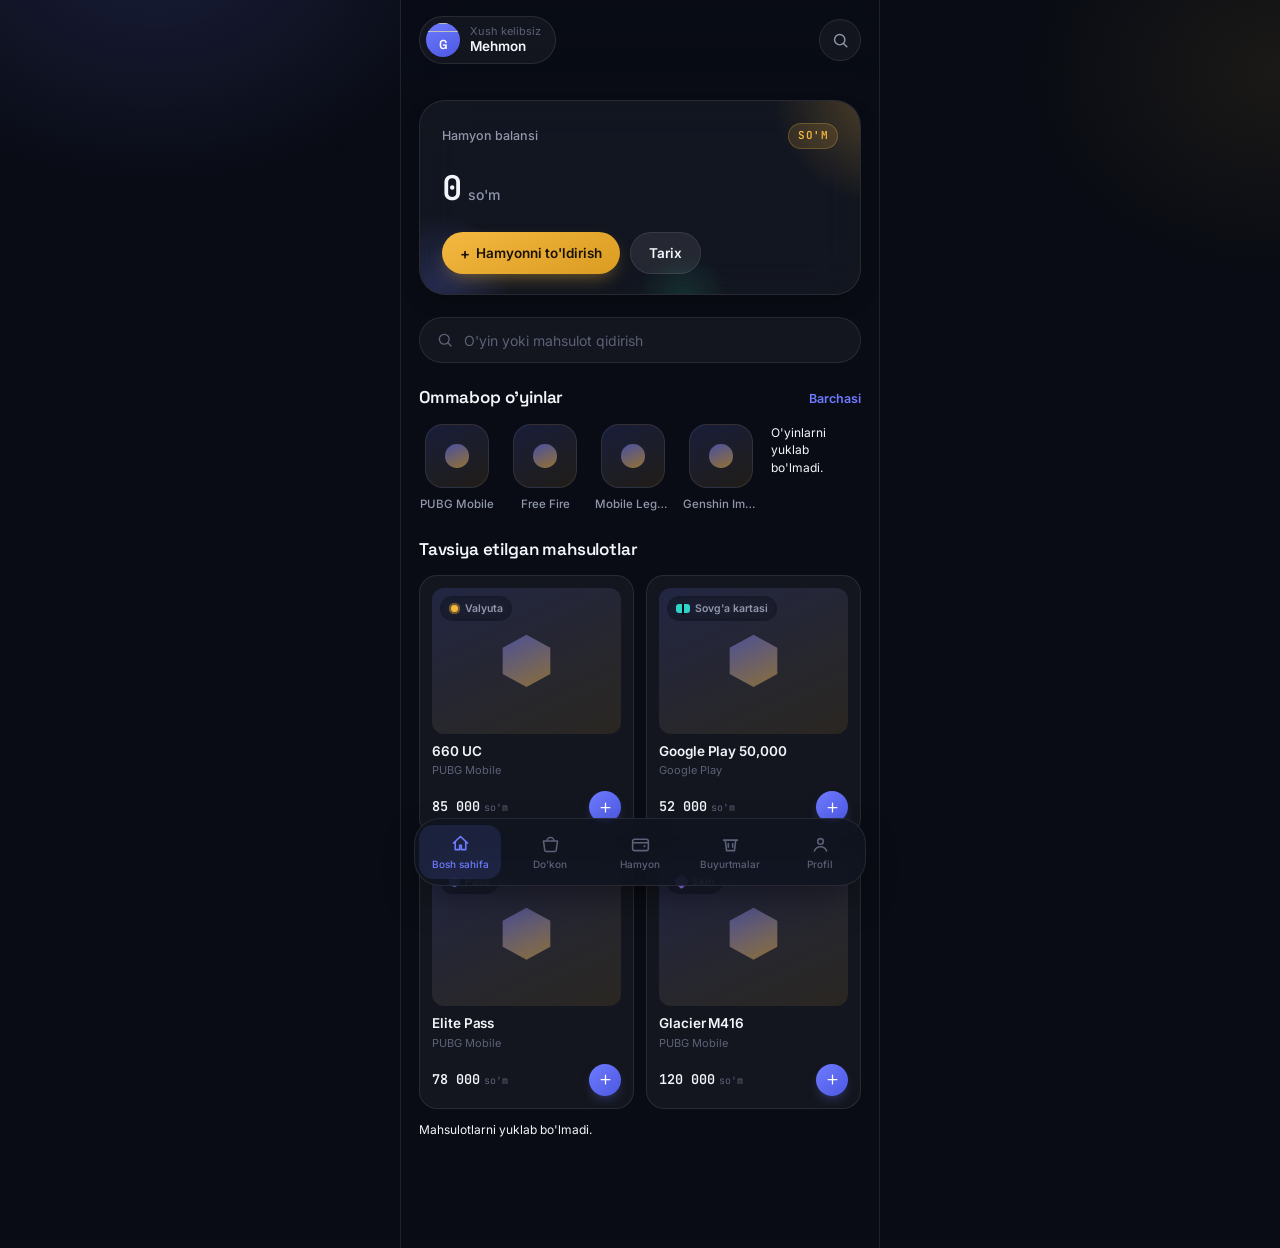
==== backend/frontend/index.html @ 9d797c4f "Frontend update and Mini App improvements" ====
<!DOCTYPE html>
<html lang="uz">
<head>
<meta charset="UTF-8">
<meta name="viewport" content="width=device-width, initial-scale=1.0, viewport-fit=cover, maximum-scale=1.0">
<title>GameHub — O'yin valyutalari va mahsulotlar do'koni</title>

<script src="https://telegram.org/js/telegram-web-app.js"></script>

<link rel="preconnect" href="https://fonts.googleapis.com">
<link rel="preconnect" href="https://fonts.gstatic.com" crossorigin>
<link href="https://fonts.googleapis.com/css2?family=Space+Grotesk:wght@500;600;700&family=Inter:wght@400;500;600;700&family=JetBrains+Mono:wght@500;600&display=swap" rel="stylesheet">

<link rel="stylesheet" href="style.css">
</head>
<body>

<div class="app-shell">

	<!-- ======================================================= -->
	<!-- HOME                                                     -->
	<!-- ======================================================= -->
	<main class="page" id="page-home" data-page="home">

		<header class="topbar">
			<button class="profile-chip" type="button" data-action="open-profile" aria-label="Profilni ochish">
				<span class="avatar avatar--sm">
					<img class="avatar__img" data-bind="user.avatar_url" alt="" hidden>
					<span class="avatar__fallback" data-bind="user.initials">G</span>
				</span>
				<span class="profile-chip__info">
					<span class="profile-chip__greeting">Xush kelibsiz</span>
					<span class="profile-chip__name" data-bind="user.full_name">Mehmon</span>
				</span>
			</button>

			<button class="icon-btn" type="button" data-action="open-search" aria-label="Qidiruv">
				<svg viewBox="0 0 24 24" fill="none" aria-hidden="true">
					<circle cx="11" cy="11" r="6.5" stroke="currentColor" stroke-width="1.8"/>
					<path d="M20 20L15.8 15.8" stroke="currentColor" stroke-width="1.8" stroke-linecap="round"/>
				</svg>
			</button>
		</header>

		<section class="balance-card glass" data-component="balance-card">
			<div class="balance-card__glow" aria-hidden="true"></div>
			<span class="balance-card__orb balance-card__orb--a" aria-hidden="true"></span>
			<span class="balance-card__orb balance-card__orb--b" aria-hidden="true"></span>
			<div class="balance-card__row">
				<span class="balance-card__label">Hamyon balansi</span>
				<span class="balance-card__badge" data-bind="wallet.currency">SO'M</span>
			</div>
			<div class="balance-card__amount">
				<span class="balance-card__value" data-bind="wallet.balance">0</span>
				<span class="balance-card__unit">so'm</span>
			</div>
			<div class="balance-card__actions">
				<button class="btn btn--gold" type="button" data-action="topup">
					<span class="btn__plus">+</span> Hamyonni to'ldirish
				</button>
				<button class="btn btn--ghost" type="button" data-nav="wallet">Tarix</button>
			</div>
		</section>

		<label class="search-bar" for="home-search">
			<svg class="search-bar__icon" viewBox="0 0 24 24" fill="none" aria-hidden="true">
				<circle cx="11" cy="11" r="6.5" stroke="currentColor" stroke-width="1.8"/>
				<path d="M20 20L15.8 15.8" stroke="currentColor" stroke-width="1.8" stroke-linecap="round"/>
			</svg>
			<input class="search-bar__input" id="home-search" type="search" data-role="search-input" placeholder="O'yin yoki mahsulot qidirish" autocomplete="off">
		</label>

		<section class="section" aria-labelledby="popular-games-heading">
			<div class="section__head">
				<h2 class="section__title" id="popular-games-heading">Ommabop o'yinlar</h2>
				<button class="section__link" type="button" data-nav="shop">Barchasi</button>
			</div>

			<div class="game-rail" id="popular-games-rail" data-list="games" data-empty-text="Hozircha o'yinlar topilmadi">
				<!-- Sample cards below are placeholders for layout/visual review only.
				     app.js (integration phase) will clone #template-game-card into this
				     container from GET /games/ and remove data-sample nodes. -->
				<article class="game-card" data-sample="true">
					<span class="game-card__icon"><img class="game-card__img" alt="" data-bind="icon_url"></span>
					<p class="game-card__title" data-bind="title">PUBG Mobile</p>
				</article>
				<article class="game-card" data-sample="true">
					<span class="game-card__icon"><img class="game-card__img" alt="" data-bind="icon_url"></span>
					<p class="game-card__title" data-bind="title">Free Fire</p>
				</article>
				<article class="game-card" data-sample="true">
					<span class="game-card__icon"><img class="game-card__img" alt="" data-bind="icon_url"></span>
					<p class="game-card__title" data-bind="title">Mobile Legends</p>
				</article>
				<article class="game-card" data-sample="true">
					<span class="game-card__icon"><img class="game-card__img" alt="" data-bind="icon_url"></span>
					<p class="game-card__title" data-bind="title">Genshin Impact</p>
				</article>
			</div>
		</section>

		<section class="section" aria-labelledby="featured-heading">
			<div class="section__head">
				<h2 class="section__title" id="featured-heading">Tavsiya etilgan mahsulotlar</h2>
			</div>

			<div class="product-grid" id="featured-products-grid" data-list="products" data-empty-text="Hozircha mahsulotlar yo'q">
				<!-- Sample cards — same note as above; real data via GET /products/ -->
				<article class="product-card" data-sample="true">
					<span class="badge badge--type" data-type="currency"><span class="glyph glyph--currency" aria-hidden="true"></span>Valyuta</span>
					<div class="product-card__image"><img alt="" data-bind="image_url"></div>
					<h3 class="product-card__name" data-bind="name">660 UC</h3>
					<p class="product-card__game" data-bind="game.title">PUBG Mobile</p>
					<div class="product-card__footer">
						<span class="price"><span class="price__value" data-bind="price">85 000</span><span class="price__unit">so'm</span></span>
						<button class="btn btn--icon" type="button" data-action="buy" aria-label="Sotib olish">
							<svg viewBox="0 0 24 24" fill="none" aria-hidden="true"><path d="M12 5V19M5 12H19" stroke="currentColor" stroke-width="2" stroke-linecap="round"/></svg>
						</button>
					</div>
				</article>
				<article class="product-card" data-sample="true">
					<span class="badge badge--type" data-type="giftcard"><span class="glyph glyph--giftcard" aria-hidden="true"></span>Sovg'a kartasi</span>
					<div class="product-card__image"><img alt="" data-bind="image_url"></div>
					<h3 class="product-card__name" data-bind="name">Google Play 50,000</h3>
					<p class="product-card__game" data-bind="game.title">Google Play</p>
					<div class="product-card__footer">
						<span class="price"><span class="price__value" data-bind="price">52 000</span><span class="price__unit">so'm</span></span>
						<button class="btn btn--icon" type="button" data-action="buy" aria-label="Sotib olish">
							<svg viewBox="0 0 24 24" fill="none" aria-hidden="true"><path d="M12 5V19M5 12H19" stroke="currentColor" stroke-width="2" stroke-linecap="round"/></svg>
						</button>
					</div>
				</article>
				<article class="product-card" data-sample="true">
					<span class="badge badge--type" data-type="pass"><span class="glyph glyph--pass" aria-hidden="true"></span>Pass</span>
					<div class="product-card__image"><img alt="" data-bind="image_url"></div>
					<h3 class="product-card__name" data-bind="name">Elite Pass</h3>
					<p class="product-card__game" data-bind="game.title">PUBG Mobile</p>
					<div class="product-card__footer">
						<span class="price"><span class="price__value" data-bind="price">78 000</span><span class="price__unit">so'm</span></span>
						<button class="btn btn--icon" type="button" data-action="buy" aria-label="Sotib olish">
							<svg viewBox="0 0 24 24" fill="none" aria-hidden="true"><path d="M12 5V19M5 12H19" stroke="currentColor" stroke-width="2" stroke-linecap="round"/></svg>
						</button>
					</div>
				</article>
				<article class="product-card" data-sample="true">
					<span class="badge badge--type" data-type="skin"><span class="glyph glyph--skin" aria-hidden="true"></span>Skin</span>
					<div class="product-card__image"><img alt="" data-bind="image_url"></div>
					<h3 class="product-card__name" data-bind="name">Glacier M416</h3>
					<p class="product-card__game" data-bind="game.title">PUBG Mobile</p>
					<div class="product-card__footer">
						<span class="price"><span class="price__value" data-bind="price">120 000</span><span class="price__unit">so'm</span></span>
						<button class="btn btn--icon" type="button" data-action="buy" aria-label="Sotib olish">
							<svg viewBox="0 0 24 24" fill="none" aria-hidden="true"><path d="M12 5V19M5 12H19" stroke="currentColor" stroke-width="2" stroke-linecap="round"/></svg>
						</button>
					</div>
				</article>
			</div>
		</section>
	</main>

	<!-- ======================================================= -->
	<!-- SHOP                                                     -->
	<!-- ======================================================= -->
	<main class="page" id="page-shop" data-page="shop" hidden>

		<header class="page-header">
			<h1 class="page-header__title">Do'kon</h1>
		</header>

		<label class="search-bar" for="shop-search">
			<svg class="search-bar__icon" viewBox="0 0 24 24" fill="none" aria-hidden="true">
				<circle cx="11" cy="11" r="6.5" stroke="currentColor" stroke-width="1.8"/>
				<path d="M20 20L15.8 15.8" stroke="currentColor" stroke-width="1.8" stroke-linecap="round"/>
			</svg>
			<input class="search-bar__input" id="shop-search" type="search" data-role="search-input" placeholder="Mahsulot qidirish" autocomplete="off">
		</label>

		<div class="chip-row" id="category-filter" role="tablist" aria-label="Mahsulot turi bo'yicha filtr" data-filter-group="product_type">
			<button class="chip chip--active" type="button" role="tab" aria-selected="true" data-filter="all">Barchasi</button>
			<button class="chip" type="button" role="tab" aria-selected="false" data-filter="currency"><span class="glyph glyph--currency" aria-hidden="true"></span>Valyuta</button>
			<button class="chip" type="button" role="tab" aria-selected="false" data-filter="skin"><span class="glyph glyph--skin" aria-hidden="true"></span>Skinlar</button>
			<button class="chip" type="button" role="tab" aria-selected="false" data-filter="giftcard"><span class="glyph glyph--giftcard" aria-hidden="true"></span>Sovg'a kartalari</button>
			<button class="chip" type="button" role="tab" aria-selected="false" data-filter="pass"><span class="glyph glyph--pass" aria-hidden="true"></span>Pass</button>
			<button class="chip" type="button" role="tab" aria-selected="false" data-filter="item"><span class="glyph glyph--item" aria-hidden="true"></span>Buyumlar</button>
		</div>

		<div class="chip-row chip-row--games" id="game-filter" role="tablist" aria-label="O'yin bo'yicha filtr" data-filter-group="game_id" data-list="games">
			<button class="chip chip--active" type="button" role="tab" aria-selected="true" data-game-filter="all">Barcha o'yinlar</button>
			<!-- Additional chips populated per game via app.js in the integration phase -->
		</div>

		<div class="product-grid" id="shop-product-grid" data-list="products" data-empty-text="Bu filtr bo'yicha mahsulot topilmadi">
			<article class="product-card" data-sample="true">
				<span class="badge badge--type" data-type="currency"><span class="glyph glyph--currency" aria-hidden="true"></span>Valyuta</span>
				<div class="product-card__image"><img alt="" data-bind="image_url"></div>
				<h3 class="product-card__name" data-bind="name">325 UC</h3>
				<p class="product-card__game" data-bind="game.title">PUBG Mobile</p>
				<div class="product-card__footer">
					<span class="price"><span class="price__value" data-bind="price">45 000</span><span class="price__unit">so'm</span></span>
					<button class="btn btn--icon" type="button" data-action="buy" aria-label="Sotib olish">
						<svg viewBox="0 0 24 24" fill="none" aria-hidden="true"><path d="M12 5V19M5 12H19" stroke="currentColor" stroke-width="2" stroke-linecap="round"/></svg>
					</button>
				</div>
			</article>
			<article class="product-card" data-sample="true">
				<span class="badge badge--type" data-type="currency"><span class="glyph glyph--currency" aria-hidden="true"></span>Valyuta</span>
				<div class="product-card__image"><img alt="" data-bind="image_url"></div>
				<h3 class="product-card__name" data-bind="name">520 Diamonds</h3>
				<p class="product-card__game" data-bind="game.title">Free Fire</p>
				<div class="product-card__footer">
					<span class="price"><span class="price__value" data-bind="price">68 000</span><span class="price__unit">so'm</span></span>
					<button class="btn btn--icon" type="button" data-action="buy" aria-label="Sotib olish">
						<svg viewBox="0 0 24 24" fill="none" aria-hidden="true"><path d="M12 5V19M5 12H19" stroke="currentColor" stroke-width="2" stroke-linecap="round"/></svg>
					</button>
				</div>
			</article>
			<article class="product-card" data-sample="true">
				<span class="badge badge--type" data-type="item"><span class="glyph glyph--item" aria-hidden="true"></span>Buyum</span>
				<div class="product-card__image"><img alt="" data-bind="image_url"></div>
				<h3 class="product-card__name" data-bind="name">Mystic Crate</h3>
				<p class="product-card__game" data-bind="game.title">Mobile Legends</p>
				<div class="product-card__footer">
					<span class="price"><span class="price__value" data-bind="price">32 000</span><span class="price__unit">so'm</span></span>
					<button class="btn btn--icon" type="button" data-action="buy" aria-label="Sotib olish">
						<svg viewBox="0 0 24 24" fill="none" aria-hidden="true"><path d="M12 5V19M5 12H19" stroke="currentColor" stroke-width="2" stroke-linecap="round"/></svg>
					</button>
				</div>
			</article>
			<article class="product-card" data-sample="true">
				<span class="badge badge--type" data-type="giftcard"><span class="glyph glyph--giftcard" aria-hidden="true"></span>Sovg'a kartasi</span>
				<div class="product-card__image"><img alt="" data-bind="image_url"></div>
				<h3 class="product-card__name" data-bind="name">Steam 100,000</h3>
				<p class="product-card__game" data-bind="game.title">Steam</p>
				<div class="product-card__footer">
					<span class="price"><span class="price__value" data-bind="price">104 000</span><span class="price__unit">so'm</span></span>
					<button class="btn btn--icon" type="button" data-action="buy" aria-label="Sotib olish">
						<svg viewBox="0 0 24 24" fill="none" aria-hidden="true"><path d="M12 5V19M5 12H19" stroke="currentColor" stroke-width="2" stroke-linecap="round"/></svg>
					</button>
				</div>
			</article>
		</div>
	</main>

	<!-- ======================================================= -->
	<!-- WALLET                                                   -->
	<!-- ======================================================= -->
	<main class="page" id="page-wallet" data-page="wallet" hidden>

		<header class="page-header">
			<h1 class="page-header__title">Hamyon</h1>
		</header>

		<section class="balance-card balance-card--lg glass" data-component="balance-card">
			<div class="balance-card__glow" aria-hidden="true"></div>
			<span class="balance-card__orb balance-card__orb--a" aria-hidden="true"></span>
			<span class="balance-card__orb balance-card__orb--b" aria-hidden="true"></span>
			<div class="balance-card__row">
				<span class="balance-card__label">Joriy balans</span>
				<span class="balance-card__badge" data-bind="wallet.currency">SO'M</span>
			</div>
			<div class="balance-card__amount">
				<span class="balance-card__value" data-bind="wallet.balance">0</span>
				<span class="balance-card__unit">so'm</span>
			</div>
		</section>

		<section class="section">
			<div class="section__head">
				<h2 class="section__title">Hamyonni to'ldirish</h2>
			</div>

			<div class="chip-row" id="topup-amount-presets" data-filter-group="amount">
				<button class="chip" type="button" data-amount="10000">10 000</button>
				<button class="chip" type="button" data-amount="25000">25 000</button>
				<button class="chip" type="button" data-amount="50000">50 000</button>
				<button class="chip" type="button" data-amount="100000">100 000</button>
			</div>

			<label class="search-bar" for="topup-custom-amount">
				<span class="search-bar__icon search-bar__icon--text">so'm</span>
				<input class="search-bar__input" id="topup-custom-amount" type="number" inputmode="numeric" min="0" step="1000" placeholder="Boshqa summa kiriting" data-role="topup-input">
			</label>

			<button class="btn btn--gold btn--full" type="button" data-action="submit-topup">Hamyonni to'ldirish</button>
			<p class="hint-text">To'lov tasdiqlangandan so'ng balansingiz yangilanadi.</p>
		</section>

		<section class="section">
			<div class="section__head">
				<h2 class="section__title">Tranzaksiyalar tarixi</h2>
			</div>

			<ul class="tx-list" id="wallet-tx-list" data-list="transactions" data-empty-text="Hozircha tranzaksiyalar yo'q">
				<li class="tx-row" data-sample="true">
					<span class="tx-row__icon tx-row__icon--deposit" aria-hidden="true">
						<svg viewBox="0 0 24 24" fill="none"><path d="M12 19V5M5 12l7-7 7 7" stroke="currentColor" stroke-width="2" stroke-linecap="round" stroke-linejoin="round"/></svg>
					</span>
					<span class="tx-row__info">
						<span class="tx-row__title" data-bind="transaction_type">Hamyon to'ldirish</span>
						<span class="tx-row__date" data-bind="created_at">26.07.2026</span>
					</span>
					<span class="tx-row__amount tx-row__amount--positive" data-bind="amount">+50 000</span>
					<span class="badge badge--status" data-status="success" data-bind="status">Muvaffaqiyatli</span>
				</li>
				<li class="tx-row" data-sample="true">
					<span class="tx-row__icon tx-row__icon--deposit" aria-hidden="true">
						<svg viewBox="0 0 24 24" fill="none"><path d="M12 19V5M5 12l7-7 7 7" stroke="currentColor" stroke-width="2" stroke-linecap="round" stroke-linejoin="round"/></svg>
					</span>
					<span class="tx-row__info">
						<span class="tx-row__title" data-bind="transaction_type">Hamyon to'ldirish</span>
						<span class="tx-row__date" data-bind="created_at">24.07.2026</span>
					</span>
					<span class="tx-row__amount tx-row__amount--positive" data-bind="amount">+25 000</span>
					<span class="badge badge--status" data-status="pending" data-bind="status">Kutilmoqda</span>
				</li>
			</ul>
		</section>
	</main>

	<!-- ======================================================= -->
	<!-- ORDERS                                                   -->
	<!-- ======================================================= -->
	<main class="page" id="page-orders" data-page="orders" hidden>

		<header class="page-header">
			<h1 class="page-header__title">Buyurtmalar</h1>
		</header>

		<div class="chip-row" id="order-status-filter" role="tablist" aria-label="Holat bo'yicha filtr" data-filter-group="status">
			<button class="chip chip--active" type="button" role="tab" aria-selected="true" data-status-filter="all">Barchasi</button>
			<button class="chip" type="button" role="tab" aria-selected="false" data-status-filter="pending">Kutilmoqda</button>
			<button class="chip" type="button" role="tab" aria-selected="false" data-status-filter="success">Bajarildi</button>
			<button class="chip" type="button" role="tab" aria-selected="false" data-status-filter="failed">Bekor qilindi</button>
		</div>

		<ul class="order-list" id="orders-list" data-list="orders" data-empty-text="Hali buyurtmalar yo'q">
			<li class="order-row" data-sample="true">
				<div class="order-row__image"><img alt="" data-bind="product.image_url"></div>
				<div class="order-row__info">
					<span class="order-row__name" data-bind="product.name">660 UC</span>
					<span class="order-row__game" data-bind="product.game.title">PUBG Mobile</span>
					<span class="order-row__date" data-bind="created_at">25.07.2026, 14:32</span>
				</div>
				<div class="order-row__meta">
					<span class="price"><span class="price__value" data-bind="amount">85 000</span><span class="price__unit">so'm</span></span>
					<span class="badge badge--status" data-status="success" data-bind="status">Bajarildi</span>
				</div>
			</li>
			<li class="order-row" data-sample="true">
				<div class="order-row__image"><img alt="" data-bind="product.image_url"></div>
				<div class="order-row__info">
					<span class="order-row__name" data-bind="product.name">Elite Pass</span>
					<span class="order-row__game" data-bind="product.game.title">PUBG Mobile</span>
					<span class="order-row__date" data-bind="created_at">22.07.2026, 09:10</span>
				</div>
				<div class="order-row__meta">
					<span class="price"><span class="price__value" data-bind="amount">78 000</span><span class="price__unit">so'm</span></span>
					<span class="badge badge--status" data-status="pending" data-bind="status">Kutilmoqda</span>
				</div>
			</li>
		</ul>
	</main>

	<!-- ======================================================= -->
	<!-- PROFILE                                                  -->
	<!-- ======================================================= -->
	<main class="page" id="page-profile" data-page="profile" hidden>

		<header class="page-header">
			<h1 class="page-header__title">Profil</h1>
		</header>

		<section class="profile-hero glass">
			<span class="avatar avatar--lg">
				<img class="avatar__img" data-bind="user.avatar_url" alt="" hidden>
				<span class="avatar__fallback" data-bind="user.initials">G</span>
			</span>
			<h2 class="profile-hero__name" data-bind="user.full_name">Mehmon</h2>
			<p class="profile-hero__username" data-bind="user.username">@mehmon</p>
			<span class="badge badge--role" data-bind="user.role" hidden>user</span>
		</section>

		<nav class="menu-list" aria-label="Profil menyusi">
			<button class="menu-item" type="button" data-nav="wallet">
				<span class="menu-item__icon"><svg viewBox="0 0 24 24" fill="none"><rect x="3" y="6" width="18" height="13" rx="2.5" stroke="currentColor" stroke-width="1.8"/><path d="M3 10h18" stroke="currentColor" stroke-width="1.8"/></svg></span>
				<span class="menu-item__label">Hamyonim</span>
				<span class="menu-item__chevron" aria-hidden="true">›</span>
			</button>
			<button class="menu-item" type="button" data-nav="orders">
				<span class="menu-item__icon"><svg viewBox="0 0 24 24" fill="none"><path d="M4 7h16M6 7l1.5 12h9L18 7M9.5 11v4M14.5 11v4" stroke="currentColor" stroke-width="1.8" stroke-linecap="round"/></svg></span>
				<span class="menu-item__label">Buyurtmalarim</span>
				<span class="menu-item__chevron" aria-hidden="true">›</span>
			</button>
			<button class="menu-item" type="button" data-action="language">
				<span class="menu-item__icon"><svg viewBox="0 0 24 24" fill="none"><circle cx="12" cy="12" r="8.5" stroke="currentColor" stroke-width="1.8"/><path d="M3.5 12h17M12 3.5c2.2 2.4 3.3 5.4 3.3 8.5s-1.1 6.1-3.3 8.5c-2.2-2.4-3.3-5.4-3.3-8.5S9.8 5.9 12 3.5Z" stroke="currentColor" stroke-width="1.8"/></svg></span>
				<span class="menu-item__label">Til</span>
				<span class="menu-item__value" data-bind="user.language">O'zbek</span>
				<span class="menu-item__chevron" aria-hidden="true">›</span>
			</button>
			<button class="menu-item" type="button" data-action="support">
				<span class="menu-item__icon"><svg viewBox="0 0 24 24" fill="none"><circle cx="12" cy="12" r="8.5" stroke="currentColor" stroke-width="1.8"/><path d="M9.2 9.6a2.8 2.8 0 1 1 4.2 2.4c-.8.5-1.4 1-1.4 2.1M12 17h.01" stroke="currentColor" stroke-width="1.8" stroke-linecap="round"/></svg></span>
				<span class="menu-item__label">Yordam xizmati</span>
				<span class="menu-item__chevron" aria-hidden="true">›</span>
			</button>
			<button class="menu-item menu-item--danger" type="button" data-action="logout">
				<span class="menu-item__icon"><svg viewBox="0 0 24 24" fill="none"><path d="M9 4H6a2 2 0 0 0-2 2v12a2 2 0 0 0 2 2h3M16 16l4-4-4-4M20 12H9" stroke="currentColor" stroke-width="1.8" stroke-linecap="round" stroke-linejoin="round"/></svg></span>
				<span class="menu-item__label">Chiqish</span>
			</button>
		</nav>

		<p class="app-version">GameHub &middot; v2.5.0</p>
	</main>

	<!-- ======================================================= -->
	<!-- BOTTOM NAVIGATION                                        -->
	<!-- ======================================================= -->
	<nav class="bottom-nav" aria-label="Asosiy navigatsiya">
		<button class="bottom-nav__item bottom-nav__item--active" type="button" data-nav="home" aria-current="page">
			<svg viewBox="0 0 24 24" fill="none" aria-hidden="true"><path d="M4 11.5 12 4l8 7.5M6 10v9h5v-5h2v5h5v-9" stroke="currentColor" stroke-width="1.8" stroke-linecap="round" stroke-linejoin="round"/></svg>
			<span>Bosh sahifa</span>
		</button>
		<button class="bottom-nav__item" type="button" data-nav="shop">
			<svg viewBox="0 0 24 24" fill="none" aria-hidden="true"><path d="M4 8h16l-1.4 10.3a2 2 0 0 1-2 1.7H7.4a2 2 0 0 1-2-1.7L4 8Z" stroke="currentColor" stroke-width="1.8" stroke-linejoin="round"/><path d="M8 8a4 4 0 1 1 8 0" stroke="currentColor" stroke-width="1.8"/></svg>
			<span>Do'kon</span>
		</button>
		<button class="bottom-nav__item" type="button" data-nav="wallet">
			<svg viewBox="0 0 24 24" fill="none" aria-hidden="true"><rect x="3" y="6" width="18" height="13" rx="2.5" stroke="currentColor" stroke-width="1.8"/><path d="M3 10h18" stroke="currentColor" stroke-width="1.8"/><circle cx="16.5" cy="14" r="1.2" fill="currentColor"/></svg>
			<span>Hamyon</span>
		</button>
		<button class="bottom-nav__item" type="button" data-nav="orders">
			<svg viewBox="0 0 24 24" fill="none" aria-hidden="true"><path d="M4 7h16M6 7l1.5 12h9L18 7M9.5 11v4M14.5 11v4" stroke="currentColor" stroke-width="1.8" stroke-linecap="round"/></svg>
			<span>Buyurtmalar</span>
		</button>
		<button class="bottom-nav__item" type="button" data-nav="profile">
			<svg viewBox="0 0 24 24" fill="none" aria-hidden="true"><circle cx="12" cy="8.5" r="3.2" stroke="currentColor" stroke-width="1.8"/><path d="M5 19.5c1.2-3.3 3.9-5 7-5s5.8 1.7 7 5" stroke="currentColor" stroke-width="1.8" stroke-linecap="round"/></svg>
			<span>Profil</span>
		</button>
	</nav>

</div>

<!-- ============================================================= -->
<!-- TEMPLATES — cloned by app.js in the backend-integration phase -->
<!-- ============================================================= -->

<template id="template-game-card">
	<article class="game-card">
		<span class="game-card__icon"><img class="game-card__img" alt="" data-bind="icon_url"></span>
		<p class="game-card__title" data-bind="title"></p>
	</article>
</template>

<template id="template-product-card">
	<article class="product-card">
		<span class="badge badge--type" data-type="">
			<span class="glyph" aria-hidden="true"></span>
			<span data-bind="product_type_label"></span>
		</span>
		<div class="product-card__image"><img alt="" data-bind="image_url"></div>
		<h3 class="product-card__name" data-bind="name"></h3>
		<p class="product-card__game" data-bind="game.title"></p>
		<div class="product-card__footer">
			<span class="price"><span class="price__value" data-bind="price"></span><span class="price__unit">so'm</span></span>
			<button class="btn btn--icon" type="button" data-action="buy" aria-label="Sotib olish">
				<svg viewBox="0 0 24 24" fill="none" aria-hidden="true"><path d="M12 5V19M5 12H19" stroke="currentColor" stroke-width="2" stroke-linecap="round"/></svg>
			</button>
		</div>
	</article>
</template>

<template id="template-tx-row">
	<li class="tx-row">
		<span class="tx-row__icon" aria-hidden="true">
			<svg viewBox="0 0 24 24" fill="none"><path d="M12 19V5M5 12l7-7 7 7" stroke="currentColor" stroke-width="2" stroke-linecap="round" stroke-linejoin="round"/></svg>
		</span>
		<span class="tx-row__info">
			<span class="tx-row__title" data-bind="transaction_type"></span>
			<span class="tx-row__date" data-bind="created_at"></span>
		</span>
		<span class="tx-row__amount" data-bind="amount"></span>
		<span class="badge badge--status" data-status="" data-bind="status"></span>
	</li>
</template>

<template id="template-order-row">
	<li class="order-row">
		<div class="order-row__image"><img alt="" data-bind="product.image_url"></div>
		<div class="order-row__info">
			<span class="order-row__name" data-bind="product.name"></span>
			<span class="order-row__game" data-bind="product.game.title"></span>
			<span class="order-row__date" data-bind="created_at"></span>
		</div>
		<div class="order-row__meta">
			<span class="price"><span class="price__value" data-bind="amount"></span><span class="price__unit">so'm</span></span>
			<span class="badge badge--status" data-status="" data-bind="status"></span>
		</div>
	</li>
</template>

<!--
	app.js is intentionally not included yet — added in the backend-integration
	phase. It will be responsible for:
	  - Tab switching between .page sections (toggling [hidden])
	  - Fetching /games/, /products/, wallet + order data and populating the
	    containers above via the <template> elements
	  - Wiring [data-action] buttons (buy, topup, logout, etc.)
-->
	  <script src="app.js"></script>

</body>
</html>
---- backend/frontend/style.css ----
/* =================================================================
   GAMEHUB — DESIGN TOKENS
   ================================================================= */

:root {
	/* Surface */
	--bg-base: #090c14;
	--bg-elevated: #10141f;
	--surface: rgba(255, 255, 255, 0.045);
	--surface-strong: rgba(255, 255, 255, 0.08);
	--border-soft: rgba(255, 255, 255, 0.09);
	--border-strong: rgba(255, 255, 255, 0.16);

	/* Text */
	--text-primary: #f3f5fa;
	--text-secondary: #9298ac;
	--text-tertiary: #5c6178;

	/* Brand accents */
	--accent-indigo: #6e7bff;
	--accent-indigo-strong: #4c58e0;
	--accent-gold: #f4b740;
	--accent-gold-strong: #da9c21;
	--accent-mint: #34d8a6;
	--accent-coral: #ff5c72;

	/* Category glyph colors — tied to product_type values */
	--type-currency: #f4b740;
	--type-skin: #9b7bff;
	--type-giftcard: #2fd4c9;
	--type-pass: #6e7bff;
	--type-item: #ff9f5a;

	/* Type scale */
	--font-display: "Space Grotesk", "Inter", sans-serif;
	--font-body: "Inter", -apple-system, BlinkMacSystemFont, sans-serif;
	--font-mono: "JetBrains Mono", "SF Mono", monospace;

	/* Radius */
	--radius-sm: 12px;
	--radius-md: 18px;
	--radius-lg: 26px;
	--radius-pill: 999px;

	/* Motion */
	--ease-out: cubic-bezier(0.16, 1, 0.3, 1);
	--dur-fast: 150ms;
	--dur-med: 280ms;

	/* Layout */
	--nav-height: 68px;
	--nav-offset: 14px;
	--page-pad-x: 18px;
	--header-blur-bg: rgba(9, 12, 20, 0.72);

	/* Elevation */
	--shadow-soft: 0 10px 26px -14px rgba(0, 0, 0, 0.55);
	--shadow-lift: 0 16px 40px -14px rgba(0, 0, 0, 0.6);
}

@media (prefers-reduced-motion: reduce) {
	:root {
		--dur-fast: 0ms;
		--dur-med: 0ms;
	}
}

/* =================================================================
   RESET & BASE
   ================================================================= */

* {
	margin: 0;
	padding: 0;
	box-sizing: border-box;
	-webkit-tap-highlight-color: transparent;
}

html {
	color-scheme: dark;
}

body {
	background: var(--bg-base);
	color: var(--text-primary);
	font-family: var(--font-body);
	font-size: 15px;
	line-height: 1.45;
	min-height: 100vh;
	overflow-x: hidden;
	-webkit-font-smoothing: antialiased;
}

/* Ambient background glow — quiet, not a full gradient wash */
body::before {
	content: "";
	position: fixed;
	inset: 0;
	background:
		radial-gradient(560px 420px at 12% -6%, rgba(110, 123, 255, 0.16), transparent 60%),
		radial-gradient(480px 380px at 100% 8%, rgba(244, 183, 64, 0.08), transparent 55%);
	pointer-events: none;
	z-index: 0;
}

img {
	display: block;
	max-width: 100%;
}

button {
	font-family: inherit;
	color: inherit;
	background: none;
	border: none;
	cursor: pointer;
}

input {
	font-family: inherit;
	color: inherit;
	background: none;
	border: none;
	outline: none;
}

input::placeholder {
	color: var(--text-tertiary);
}

ul {
	list-style: none;
}

button:focus-visible,
input:focus-visible,
[tabindex]:focus-visible {
	outline: 2px solid var(--accent-indigo);
	outline-offset: 2px;
}

/* =================================================================
   APP SHELL
   ================================================================= */

.app-shell {
	position: relative;
	z-index: 1;
	max-width: 480px;
	margin: 0 auto;
	min-height: 100vh;
}

.page {
	padding: 0 var(--page-pad-x)
		calc(var(--nav-height) + var(--nav-offset) + env(safe-area-inset-bottom, 0px) + 28px);
	display: flex;
	flex-direction: column;
	gap: 22px;
	animation: page-in var(--dur-med) var(--ease-out);
}

.page[hidden] {
	display: none;
}

@keyframes page-in {
	from {
		opacity: 0;
		transform: translateY(6px);
	}
	to {
		opacity: 1;
		transform: translateY(0);
	}
}

/* =================================================================
   GLASS UTILITY
   ================================================================= */

.glass {
	background: var(--surface);
	border: 1px solid var(--border-soft);
	backdrop-filter: blur(20px) saturate(140%);
	-webkit-backdrop-filter: blur(20px) saturate(140%);
}

/* =================================================================
   TOPBAR / PAGE HEADER
   ================================================================= */

.topbar {
	position: sticky;
	top: 0;
	z-index: 6;
	display: flex;
	align-items: center;
	justify-content: space-between;
	gap: 12px;
	margin: 0 calc(var(--page-pad-x) * -1);
	padding: calc(env(safe-area-inset-top, 0px) + 16px) var(--page-pad-x) 14px;
	background: linear-gradient(var(--header-blur-bg), var(--header-blur-bg) 70%, transparent);
	backdrop-filter: blur(18px) saturate(140%);
	-webkit-backdrop-filter: blur(18px) saturate(140%);
}

.profile-chip {
	display: flex;
	align-items: center;
	gap: 10px;
	padding: 6px 14px 6px 6px;
	border-radius: var(--radius-pill);
	background: var(--surface);
	border: 1px solid var(--border-soft);
	transition: background var(--dur-fast) var(--ease-out);
}

.profile-chip:active {
	background: var(--surface-strong);
}

.profile-chip__info {
	display: flex;
	flex-direction: column;
	align-items: flex-start;
	line-height: 1.25;
}

.profile-chip__greeting {
	font-size: 11px;
	color: var(--text-tertiary);
}

.profile-chip__name {
	font-size: 13.5px;
	font-weight: 600;
}

.icon-btn {
	width: 42px;
	height: 42px;
	display: grid;
	place-items: center;
	border-radius: var(--radius-pill);
	background: var(--surface);
	border: 1px solid var(--border-soft);
	color: var(--text-secondary);
	transition: color var(--dur-fast), background var(--dur-fast);
}

.icon-btn svg {
	width: 19px;
	height: 19px;
}

.icon-btn:active {
	background: var(--surface-strong);
	color: var(--text-primary);
}

.page-header {
	position: sticky;
	top: 0;
	z-index: 6;
	display: flex;
	align-items: center;
	justify-content: space-between;
	margin: 0 calc(var(--page-pad-x) * -1);
	padding: calc(env(safe-area-inset-top, 0px) + 16px) var(--page-pad-x) 14px;
	background: linear-gradient(var(--header-blur-bg), var(--header-blur-bg) 70%, transparent);
	backdrop-filter: blur(18px) saturate(140%);
	-webkit-backdrop-filter: blur(18px) saturate(140%);
}

.page-header__title {
	font-family: var(--font-display);
	font-size: 24px;
	font-weight: 700;
	letter-spacing: -0.01em;
}

/* =================================================================
   AVATAR
   ================================================================= */

.avatar {
	position: relative;
	display: grid;
	place-items: center;
	border-radius: 50%;
	overflow: hidden;
	background: linear-gradient(155deg, var(--accent-indigo), var(--accent-indigo-strong));
	color: #fff;
	font-family: var(--font-display);
	font-weight: 600;
	flex-shrink: 0;
}

.avatar--sm {
	width: 34px;
	height: 34px;
	font-size: 13px;
}

.avatar--lg {
	width: 76px;
	height: 76px;
	font-size: 26px;
	margin: 0 auto 4px;
	box-shadow: 0 0 0 3px var(--bg-base), 0 0 0 5px rgba(244, 183, 64, 0.5),
		0 8px 20px -8px rgba(244, 183, 64, 0.4);
}

.avatar__img {
	width: 100%;
	height: 100%;
	object-fit: cover;
}

/* =================================================================
   BALANCE CARD  (signature focal component)
   ================================================================= */

.balance-card {
	position: relative;
	border-radius: var(--radius-lg);
	padding: 22px 22px 20px;
	overflow: hidden;
	box-shadow: var(--shadow-soft);
}

.balance-card::after {
	content: "";
	position: absolute;
	inset: 0;
	background: linear-gradient(115deg, transparent 30%, rgba(255, 255, 255, 0.07) 45%, transparent 60%);
	transform: translateX(-120%);
	animation: balance-sheen 1.7s var(--ease-out) 300ms 1;
	pointer-events: none;
}

@keyframes balance-sheen {
	to {
		transform: translateX(120%);
	}
}

@media (prefers-reduced-motion: reduce) {
	.balance-card::after {
		animation: none;
		display: none;
	}
}

.balance-card--lg {
	padding: 28px 24px 24px;
}

.balance-card__glow {
	position: absolute;
	top: -60%;
	right: -30%;
	width: 220px;
	height: 220px;
	background: radial-gradient(circle, rgba(244, 183, 64, 0.28), transparent 70%);
	pointer-events: none;
}

.balance-card__orb {
	position: absolute;
	border-radius: 50%;
	pointer-events: none;
	filter: blur(2px);
}

.balance-card__orb--a {
	width: 140px;
	height: 140px;
	left: -50px;
	bottom: -60px;
	background: radial-gradient(circle, rgba(110, 123, 255, 0.22), transparent 72%);
}

.balance-card__orb--b {
	width: 90px;
	height: 90px;
	right: 30%;
	bottom: -50px;
	background: radial-gradient(circle, rgba(52, 216, 166, 0.14), transparent 75%);
}

.balance-card__row {
	display: flex;
	align-items: center;
	justify-content: space-between;
	position: relative;
	z-index: 1;
}

.balance-card__label {
	font-size: 12.5px;
	color: var(--text-secondary);
	font-weight: 500;
}

.balance-card__badge {
	font-family: var(--font-mono);
	font-size: 11px;
	font-weight: 600;
	letter-spacing: 0.04em;
	padding: 4px 9px;
	border-radius: var(--radius-pill);
	background: rgba(244, 183, 64, 0.14);
	color: var(--accent-gold);
	border: 1px solid rgba(244, 183, 64, 0.25);
}

.balance-card__amount {
	position: relative;
	z-index: 1;
	display: flex;
	align-items: baseline;
	gap: 6px;
	margin: 14px 0 20px;
}

.balance-card__value {
	font-family: var(--font-mono);
	font-size: 34px;
	font-weight: 600;
	font-variant-numeric: tabular-nums;
	letter-spacing: -0.01em;
}

.balance-card__unit {
	font-size: 14px;
	color: var(--text-secondary);
	font-weight: 500;
}

.balance-card__actions {
	position: relative;
	z-index: 1;
	display: flex;
	gap: 10px;
}

/* =================================================================
   BUTTONS
   ================================================================= */

.btn {
	display: inline-flex;
	align-items: center;
	justify-content: center;
	gap: 6px;
	font-size: 13.5px;
	font-weight: 600;
	padding: 12px 18px;
	border-radius: var(--radius-pill);
	transition: transform var(--dur-fast) var(--ease-out), filter var(--dur-fast);
	white-space: nowrap;
}

.btn:active {
	transform: scale(0.97);
}

.btn--gold {
	background: linear-gradient(155deg, var(--accent-gold), var(--accent-gold-strong));
	color: #1a1204;
	box-shadow: 0 8px 20px -8px rgba(244, 183, 64, 0.55);
}

.btn--gold:active {
	filter: brightness(0.96);
}

.btn__plus {
	font-size: 15px;
	line-height: 1;
}

.btn--ghost {
	background: var(--surface-strong);
	color: var(--text-primary);
	border: 1px solid var(--border-soft);
}

.btn--full {
	width: 100%;
	margin-top: 12px;
}

.btn--icon {
	width: 32px;
	height: 32px;
	border-radius: 50%;
	padding: 0;
	background: linear-gradient(135deg, var(--accent-indigo), var(--accent-indigo-strong));
	color: #fff;
	flex-shrink: 0;
	box-shadow: 0 6px 14px -6px rgba(110, 123, 255, 0.6);
}

.btn--icon svg {
	width: 15px;
	height: 15px;
}

/* =================================================================
   SEARCH BAR
   ================================================================= */

.search-bar {
	display: flex;
	align-items: center;
	gap: 10px;
	padding: 13px 16px;
	border-radius: var(--radius-pill);
	background: var(--surface);
	border: 1px solid var(--border-soft);
	transition: border-color var(--dur-fast);
}

.search-bar:focus-within {
	border-color: var(--border-strong);
}

.search-bar__icon {
	width: 18px;
	height: 18px;
	color: var(--text-tertiary);
	flex-shrink: 0;
}

.search-bar__icon--text {
	width: auto;
	height: auto;
	font-family: var(--font-mono);
	font-size: 12px;
	font-weight: 600;
	color: var(--text-secondary);
}

.search-bar__input {
	flex: 1;
	font-size: 14px;
	min-width: 0;
}

.search-bar__input::-webkit-search-decoration,
.search-bar__input::-webkit-outer-spin-button,
.search-bar__input::-webkit-inner-spin-button {
	-webkit-appearance: none;
}

/* =================================================================
   SECTION / RAILS / GRIDS
   ================================================================= */

.section {
	display: flex;
	flex-direction: column;
	gap: 14px;
}

.section__head {
	display: flex;
	align-items: baseline;
	justify-content: space-between;
}

.section__title {
	font-family: var(--font-display);
	font-size: 17px;
	font-weight: 600;
	letter-spacing: -0.01em;
}

.section__link {
	font-size: 12.5px;
	font-weight: 600;
	color: var(--accent-indigo);
}

.game-rail {
	display: flex;
	gap: 12px;
	overflow-x: auto;
	scroll-snap-type: x proximity;
	padding-bottom: 2px;
	margin: 0 calc(var(--page-pad-x) * -1);
	padding-left: var(--page-pad-x);
	padding-right: var(--page-pad-x);
}

.game-rail::-webkit-scrollbar {
	display: none;
}

.game-card {
	scroll-snap-align: start;
	flex: 0 0 auto;
	width: 76px;
	display: flex;
	flex-direction: column;
	align-items: center;
	gap: 8px;
	text-align: center;
}

.game-card__icon {
	position: relative;
	width: 64px;
	height: 64px;
	border-radius: var(--radius-md);
	background: linear-gradient(155deg, rgba(110, 123, 255, 0.16), rgba(244, 183, 64, 0.1));
	border: 1px solid var(--border-soft);
	overflow: hidden;
	display: grid;
	place-items: center;
	transition: border-color var(--dur-fast), transform var(--dur-fast) var(--ease-out);
}

.game-card:active .game-card__icon {
	transform: scale(0.94);
	border-color: var(--border-strong);
}

/* Elegant CSS placeholder — shown until app.js sets a real [src] on .game-card__img */
.game-card__icon::before {
	content: "";
	position: absolute;
	inset: 0;
	margin: auto;
	width: 38%;
	aspect-ratio: 1;
	border-radius: 50%;
	background: linear-gradient(155deg, var(--accent-indigo), var(--accent-gold));
	opacity: 0.55;
}

.game-card__img {
	position: relative;
	z-index: 1;
	width: 100%;
	height: 100%;
	object-fit: cover;
	opacity: 0;
	transition: opacity var(--dur-med) var(--ease-out);
}

.game-card__img[src] {
	opacity: 1;
}

.game-card__title {
	font-size: 11.5px;
	color: var(--text-secondary);
	font-weight: 500;
	white-space: nowrap;
	overflow: hidden;
	text-overflow: ellipsis;
	max-width: 100%;
}

.product-grid {
	display: grid;
	grid-template-columns: repeat(2, 1fr);
	gap: 12px;
}

.product-grid > *,
.game-rail > *,
.tx-list > *,
.order-list > * {
	animation: item-in var(--dur-med) var(--ease-out) both;
}

.product-grid > *:nth-child(1),
.game-rail > *:nth-child(1),
.tx-list > *:nth-child(1),
.order-list > *:nth-child(1) {
	animation-delay: 0.02s;
}
.product-grid > *:nth-child(2),
.game-rail > *:nth-child(2),
.tx-list > *:nth-child(2),
.order-list > *:nth-child(2) {
	animation-delay: 0.06s;
}
.product-grid > *:nth-child(3),
.game-rail > *:nth-child(3) {
	animation-delay: 0.1s;
}
.product-grid > *:nth-child(4),
.game-rail > *:nth-child(4) {
	animation-delay: 0.14s;
}
.product-grid > *:nth-child(n + 5) {
	animation-delay: 0.18s;
}

@keyframes item-in {
	from {
		opacity: 0;
		transform: translateY(8px);
	}
	to {
		opacity: 1;
		transform: translateY(0);
	}
}

@media (prefers-reduced-motion: reduce) {
	.product-grid > *,
	.game-rail > *,
	.tx-list > *,
	.order-list > * {
		animation: none;
	}
}

/* =================================================================
   CATEGORY GLYPH SYSTEM  (signature element)
   Each shape is drawn in pure CSS and mapped to a real product_type
   value from the API, so the shape itself communicates the category.
   ================================================================= */

.glyph {
	display: inline-block;
	width: 11px;
	height: 11px;
	flex-shrink: 0;
}

/* currency — coin: circle with a ring */
.glyph--currency {
	border-radius: 50%;
	background: var(--type-currency);
	box-shadow: inset 0 0 0 2px rgba(9, 12, 20, 0.55);
}

/* skin — gem: rotated square */
.glyph--skin {
	background: var(--type-skin);
	transform: rotate(45deg);
	border-radius: 2px;
}

/* giftcard — ticket: rounded rectangle with a notch */
.glyph--giftcard {
	width: 14px;
	height: 9px;
	border-radius: 3px;
	background: var(--type-giftcard);
	position: relative;
}

.glyph--giftcard::after {
	content: "";
	position: absolute;
	left: 50%;
	top: -1.5px;
	bottom: -1.5px;
	width: 2px;
	background: var(--bg-base);
	transform: translateX(-50%);
}

/* pass — hexagon */
.glyph--pass {
	background: var(--type-pass);
	clip-path: polygon(50% 0%, 100% 25%, 100% 75%, 50% 100%, 0% 75%, 0% 25%);
}

/* item — box */
.glyph--item {
	background: var(--type-item);
	border-radius: 3px;
}

.badge {
	display: inline-flex;
	align-items: center;
	gap: 5px;
	font-size: 10.5px;
	font-weight: 600;
	padding: 5px 9px;
	border-radius: var(--radius-pill);
	background: var(--surface-strong);
	color: var(--text-secondary);
	width: fit-content;
}

/* =================================================================
   PRODUCT CARD
   ================================================================= */

.product-card {
	position: relative;
	display: flex;
	flex-direction: column;
	gap: 8px;
	padding: 12px;
	border-radius: var(--radius-md);
	background: var(--surface);
	border: 1px solid var(--border-soft);
	transition: border-color var(--dur-fast), transform var(--dur-fast) var(--ease-out),
		box-shadow var(--dur-fast) var(--ease-out);
}

.product-card:active {
	transform: scale(0.98);
	border-color: var(--border-strong);
}

@media (hover: hover) {
	.product-card:hover {
		border-color: var(--border-strong);
		box-shadow: var(--shadow-soft);
		transform: translateY(-2px);
	}
}

/* Floating category badge — sits on top of the image regardless of source order */
.product-card > .badge--type {
	position: absolute;
	top: 20px;
	left: 20px;
	z-index: 2;
	background: rgba(9, 12, 20, 0.6);
	backdrop-filter: blur(6px);
	-webkit-backdrop-filter: blur(6px);
}

.product-card__image {
	position: relative;
	width: 100%;
	aspect-ratio: 1.3;
	border-radius: var(--radius-sm);
	background: linear-gradient(155deg, rgba(110, 123, 255, 0.16), rgba(244, 183, 64, 0.1));
	overflow: hidden;
	display: grid;
	place-items: center;
}

/* Elegant CSS placeholder — shown until app.js sets a real [src] on the img below */
.product-card__image::before {
	content: "";
	position: absolute;
	inset: 0;
	margin: auto;
	width: 30%;
	aspect-ratio: 1;
	background: linear-gradient(155deg, var(--accent-indigo), var(--accent-gold));
	clip-path: polygon(50% 4%, 92% 27%, 92% 73%, 50% 96%, 8% 73%, 8% 27%);
	opacity: 0.5;
}

.product-card__image img {
	position: relative;
	z-index: 1;
	width: 100%;
	height: 100%;
	object-fit: cover;
	opacity: 0;
	transition: opacity var(--dur-med) var(--ease-out);
}

.product-card__image img[src] {
	opacity: 1;
}

.product-card__name {
	font-size: 13.5px;
	font-weight: 600;
	letter-spacing: -0.005em;
	overflow: hidden;
	text-overflow: ellipsis;
	white-space: nowrap;
}

.product-card__game {
	font-size: 11px;
	color: var(--text-tertiary);
	margin-top: -6px;
}

.product-card__footer {
	display: flex;
	align-items: center;
	justify-content: space-between;
	margin-top: 4px;
}

/* =================================================================
   PRICE  (mono, tabular)
   ================================================================= */

.price {
	display: flex;
	align-items: baseline;
	gap: 4px;
	font-family: var(--font-mono);
	font-variant-numeric: tabular-nums;
}

.price__value {
	font-size: 13.5px;
	font-weight: 600;
}

.price__unit {
	font-size: 10px;
	color: var(--text-tertiary);
}

/* =================================================================
   CHIPS (filters)
   ================================================================= */

.chip-row {
	display: flex;
	gap: 8px;
	overflow-x: auto;
	margin: 0 calc(var(--page-pad-x) * -1);
	padding: 0 var(--page-pad-x) 2px;
}

.chip-row::-webkit-scrollbar {
	display: none;
}

.chip {
	flex: 0 0 auto;
	display: inline-flex;
	align-items: center;
	gap: 6px;
	font-size: 12.5px;
	font-weight: 600;
	padding: 9px 15px;
	border-radius: var(--radius-pill);
	background: var(--surface);
	border: 1px solid var(--border-soft);
	color: var(--text-secondary);
	transition: background var(--dur-fast), color var(--dur-fast), border-color var(--dur-fast);
}

.chip--active {
	background: linear-gradient(135deg, var(--accent-indigo), var(--accent-indigo-strong));
	border-color: var(--accent-indigo);
	color: #fff;
	box-shadow: 0 6px 16px -6px rgba(110, 123, 255, 0.55);
}

/* =================================================================
   TRANSACTION LIST (wallet)
   ================================================================= */

.tx-list,
.order-list {
	display: flex;
	flex-direction: column;
	gap: 10px;
}

.tx-row {
	display: flex;
	align-items: center;
	gap: 12px;
	padding: 12px;
	border-radius: var(--radius-md);
	background: var(--surface);
	border: 1px solid var(--border-soft);
	transition: border-color var(--dur-fast), background var(--dur-fast);
}

.tx-row:active {
	background: var(--surface-strong);
}

.tx-row__icon {
	width: 38px;
	height: 38px;
	border-radius: 50%;
	display: grid;
	place-items: center;
	background: rgba(52, 216, 166, 0.14);
	color: var(--accent-mint);
	flex-shrink: 0;
}

.tx-row__icon svg {
	width: 16px;
	height: 16px;
}

.tx-row__info {
	flex: 1;
	display: flex;
	flex-direction: column;
	gap: 2px;
	min-width: 0;
}

.tx-row__title {
	font-size: 13px;
	font-weight: 600;
}

.tx-row__date {
	font-size: 11px;
	color: var(--text-tertiary);
}

.tx-row__amount {
	font-family: var(--font-mono);
	font-size: 13px;
	font-weight: 600;
	font-variant-numeric: tabular-nums;
}

.tx-row__amount--positive {
	color: var(--accent-mint);
}

/* =================================================================
   STATUS BADGES
   ================================================================= */

.badge--status {
	font-family: var(--font-mono);
	letter-spacing: 0.01em;
}

.badge--status[data-status="success"] {
	background: rgba(52, 216, 166, 0.14);
	color: var(--accent-mint);
}

.badge--status[data-status="pending"] {
	background: rgba(244, 183, 64, 0.14);
	color: var(--accent-gold);
}

.badge--status[data-status="failed"] {
	background: rgba(255, 92, 114, 0.14);
	color: var(--accent-coral);
}

.badge--role {
	background: rgba(110, 123, 255, 0.16);
	color: var(--accent-indigo);
	margin: 6px auto 0;
}

/* =================================================================
   ORDER ROW
   ================================================================= */

.order-row {
	display: flex;
	align-items: center;
	gap: 12px;
	padding: 12px;
	border-radius: var(--radius-md);
	background: var(--surface);
	border: 1px solid var(--border-soft);
	transition: border-color var(--dur-fast), background var(--dur-fast);
}

.order-row:active {
	background: var(--surface-strong);
}

.order-row__image {
	position: relative;
	width: 46px;
	height: 46px;
	border-radius: var(--radius-sm);
	background: linear-gradient(155deg, rgba(110, 123, 255, 0.16), rgba(244, 183, 64, 0.1));
	overflow: hidden;
	flex-shrink: 0;
}

.order-row__image::before {
	content: "";
	position: absolute;
	inset: 0;
	margin: auto;
	width: 34%;
	aspect-ratio: 1;
	background: linear-gradient(155deg, var(--accent-indigo), var(--accent-gold));
	clip-path: polygon(50% 4%, 92% 27%, 92% 73%, 50% 96%, 8% 73%, 8% 27%);
	opacity: 0.5;
}

.order-row__image img {
	position: relative;
	z-index: 1;
	width: 100%;
	height: 100%;
	object-fit: cover;
	opacity: 0;
	transition: opacity var(--dur-med) var(--ease-out);
}

.order-row__image img[src] {
	opacity: 1;
}

.order-row__info {
	flex: 1;
	display: flex;
	flex-direction: column;
	gap: 2px;
	min-width: 0;
}

.order-row__name {
	font-size: 13px;
	font-weight: 600;
	overflow: hidden;
	text-overflow: ellipsis;
	white-space: nowrap;
}

.order-row__game {
	font-size: 11px;
	color: var(--text-tertiary);
}

.order-row__date {
	font-size: 10.5px;
	color: var(--text-tertiary);
	margin-top: 1px;
}

.order-row__meta {
	display: flex;
	flex-direction: column;
	align-items: flex-end;
	gap: 6px;
}

/* =================================================================
   EMPTY STATES
   ================================================================= */

.empty-state {
	display: flex;
	flex-direction: column;
	align-items: center;
	text-align: center;
	gap: 6px;
	padding: 36px 20px;
	color: var(--text-tertiary);
}

.empty-state__title {
	font-size: 13.5px;
	font-weight: 600;
	color: var(--text-secondary);
}

.empty-state__text {
	font-size: 12px;
}

/* =================================================================
   PROFILE
   ================================================================= */

.profile-hero {
	display: flex;
	flex-direction: column;
	align-items: center;
	text-align: center;
	padding: 30px 20px 24px;
	border-radius: var(--radius-lg);
}

.profile-hero__name {
	font-family: var(--font-display);
	font-size: 19px;
	font-weight: 700;
}

.profile-hero__username {
	font-size: 12.5px;
	color: var(--text-tertiary);
	margin-top: 2px;
}

.menu-list {
	display: flex;
	flex-direction: column;
	gap: 8px;
}

.menu-item {
	display: flex;
	align-items: center;
	gap: 12px;
	padding: 14px 14px;
	border-radius: var(--radius-md);
	background: var(--surface);
	border: 1px solid var(--border-soft);
	text-align: left;
	transition: background var(--dur-fast);
}

.menu-item:active {
	background: var(--surface-strong);
}

.menu-item__icon {
	width: 34px;
	height: 34px;
	border-radius: 50%;
	display: grid;
	place-items: center;
	background: var(--surface-strong);
	color: var(--text-secondary);
	flex-shrink: 0;
}

.menu-item__icon svg {
	width: 16px;
	height: 16px;
}

.menu-item__label {
	flex: 1;
	font-size: 13.5px;
	font-weight: 600;
}

.menu-item__value {
	font-size: 12px;
	color: var(--text-tertiary);
}

.menu-item__chevron {
	color: var(--text-tertiary);
	font-size: 16px;
}

.menu-item--danger .menu-item__label {
	color: var(--accent-coral);
}

.menu-item--danger .menu-item__icon {
	background: rgba(255, 92, 114, 0.14);
	color: var(--accent-coral);
}

.menu-item[data-nav="wallet"] .menu-item__icon {
	background: rgba(244, 183, 64, 0.14);
	color: var(--accent-gold);
}

.menu-item[data-nav="orders"] .menu-item__icon {
	background: rgba(52, 216, 166, 0.14);
	color: var(--accent-mint);
}

.menu-item[data-action="language"] .menu-item__icon {
	background: rgba(110, 123, 255, 0.14);
	color: var(--accent-indigo);
}

.menu-item[data-action="support"] .menu-item__icon {
	background: rgba(47, 212, 201, 0.14);
	color: var(--type-giftcard);
}

.app-version {
	text-align: center;
	font-size: 11px;
	color: var(--text-tertiary);
	margin-top: 4px;
}

.hint-text {
	font-size: 11.5px;
	color: var(--text-tertiary);
	text-align: center;
	margin-top: -4px;
}

/* =================================================================
   BOTTOM NAVIGATION
   ================================================================= */

.bottom-nav {
	position: fixed;
	left: 50%;
	bottom: calc(var(--nav-offset) + env(safe-area-inset-bottom, 0px));
	transform: translateX(-50%);
	width: calc(100% - 28px);
	max-width: calc(480px - 28px);
	height: var(--nav-height);
	display: flex;
	align-items: center;
	justify-content: space-around;
	background: rgba(16, 20, 31, 0.86);
	backdrop-filter: blur(24px) saturate(140%);
	-webkit-backdrop-filter: blur(24px) saturate(140%);
	border: 1px solid var(--border-soft);
	border-radius: var(--radius-lg);
	box-shadow: var(--shadow-lift);
	z-index: 10;
}

.bottom-nav__item {
	position: relative;
	z-index: 1;
	display: flex;
	flex-direction: column;
	align-items: center;
	gap: 3px;
	color: var(--text-tertiary);
	font-size: 10px;
	font-weight: 500;
	padding: 8px 6px;
	border-radius: var(--radius-md);
	transition: color var(--dur-fast);
	flex: 1;
	height: 100%;
	justify-content: center;
}

.bottom-nav__item::before {
	content: "";
	position: absolute;
	inset: 6px 4px;
	border-radius: 14px;
	background: rgba(110, 123, 255, 0.14);
	opacity: 0;
	transform: scale(0.9);
	transition: opacity var(--dur-fast) var(--ease-out), transform var(--dur-fast) var(--ease-out);
	z-index: -1;
}

.bottom-nav__item svg {
	width: 21px;
	height: 21px;
	transition: transform var(--dur-fast) var(--ease-out);
}

.bottom-nav__item--active {
	color: var(--accent-indigo);
}

.bottom-nav__item--active::before {
	opacity: 1;
	transform: scale(1);
}

.bottom-nav__item--active svg {
	transform: translateY(-1px);
}

.bottom-nav__item:active svg {
	transform: scale(0.9);
}

/* =================================================================
   RESPONSIVE — small phones
   ================================================================= */

@media (max-width: 360px) {
	.product-grid {
		gap: 10px;
	}

	.balance-card__value {
		font-size: 29px;
	}
}

/* Slightly larger frame (tablets / desktop preview) keeps the same
   mobile-first shell centered rather than stretching components. */
@media (min-width: 560px) {
	.app-shell {
		border-left: 1px solid var(--border-soft);
		border-right: 1px solid var(--border-soft);
	}
}
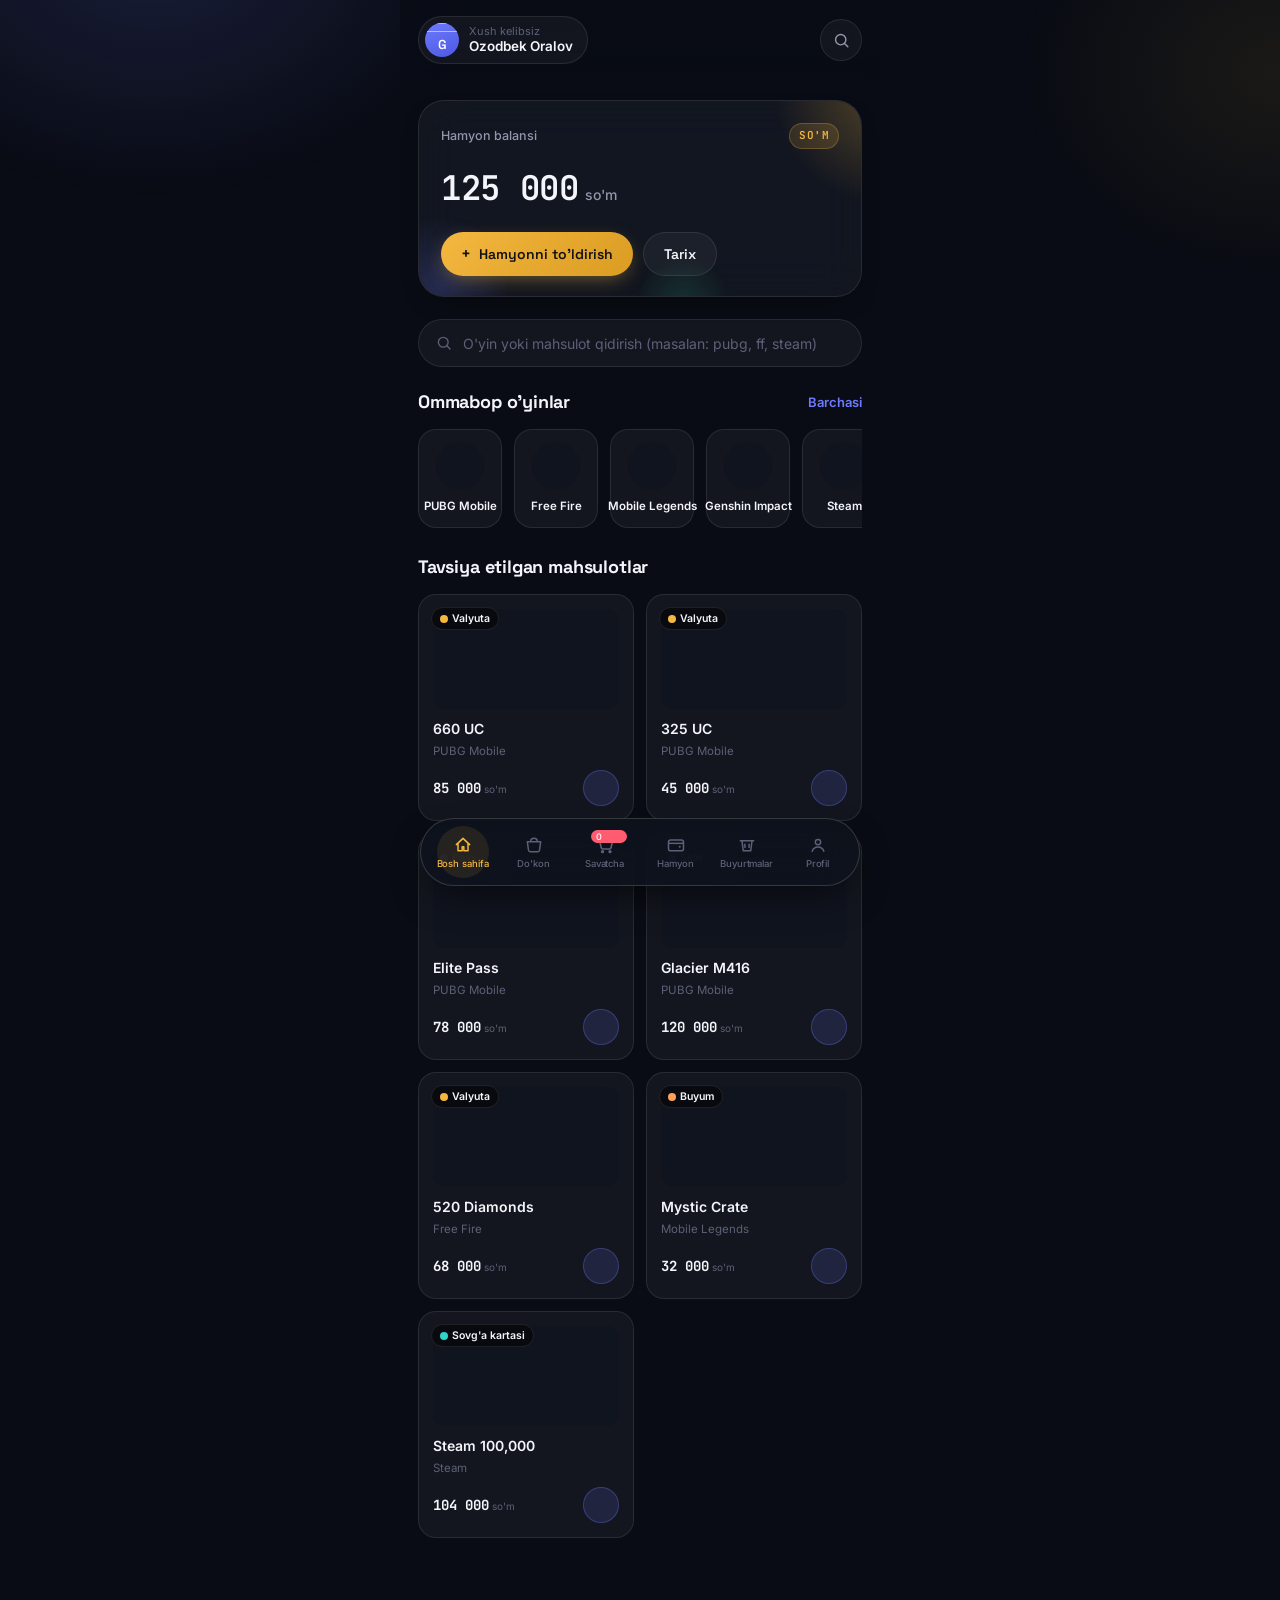
==== commit 18808e5a: "Frontend v2.5 completed before backend development" ====
--- a/backend/frontend/index.html
+++ b/backend/frontend/index.html
@@ -2,7 +2,7 @@
 <html lang="uz">
 <head>
 <meta charset="UTF-8">
-<meta name="viewport" content="width=device-width, initial-scale=1.0, viewport-fit=cover, maximum-scale=1.0">
+<meta name="viewport" content="width=device-width, initial-scale=1.0, viewport-fit=cover, maximum-scale=1.0, user-scalable=no">
 <title>GameHub — O'yin valyutalari va mahsulotlar do'koni</title>
 
 <script src="https://telegram.org/js/telegram-web-app.js"></script>
@@ -23,7 +23,7 @@
 	<main class="page" id="page-home" data-page="home">
 
 		<header class="topbar">
-			<button class="profile-chip" type="button" data-action="open-profile" aria-label="Profilni ochish">
+			<button class="profile-chip" type="button" data-nav="profile" aria-label="Profilni ochish">
 				<span class="avatar avatar--sm">
 					<img class="avatar__img" data-bind="user.avatar_url" alt="" hidden>
 					<span class="avatar__fallback" data-bind="user.initials">G</span>
@@ -34,7 +34,7 @@
 				</span>
 			</button>
 
-			<button class="icon-btn" type="button" data-action="open-search" aria-label="Qidiruv">
+			<button class="icon-btn" type="button" data-nav="shop" aria-label="Qidiruv">
 				<svg viewBox="0 0 24 24" fill="none" aria-hidden="true">
 					<circle cx="11" cy="11" r="6.5" stroke="currentColor" stroke-width="1.8"/>
 					<path d="M20 20L15.8 15.8" stroke="currentColor" stroke-width="1.8" stroke-linecap="round"/>
@@ -67,7 +67,7 @@
 				<circle cx="11" cy="11" r="6.5" stroke="currentColor" stroke-width="1.8"/>
 				<path d="M20 20L15.8 15.8" stroke="currentColor" stroke-width="1.8" stroke-linecap="round"/>
 			</svg>
-			<input class="search-bar__input" id="home-search" type="search" data-role="search-input" placeholder="O'yin yoki mahsulot qidirish" autocomplete="off">
+			<input class="search-bar__input" id="home-search" type="search" data-role="search-input" placeholder="O'yin yoki mahsulot qidirish (masalan: pubg, ff, steam)" autocomplete="off">
 		</label>
 
 		<section class="section" aria-labelledby="popular-games-heading">
@@ -77,9 +77,6 @@
 			</div>
 
 			<div class="game-rail" id="popular-games-rail" data-list="games" data-empty-text="Hozircha o'yinlar topilmadi">
-				<!-- Sample cards below are placeholders for layout/visual review only.
-				     app.js (integration phase) will clone #template-game-card into this
-				     container from GET /games/ and remove data-sample nodes. -->
 				<article class="game-card" data-sample="true">
 					<span class="game-card__icon"><img class="game-card__img" alt="" data-bind="icon_url"></span>
 					<p class="game-card__title" data-bind="title">PUBG Mobile</p>
@@ -105,7 +102,6 @@
 			</div>
 
 			<div class="product-grid" id="featured-products-grid" data-list="products" data-empty-text="Hozircha mahsulotlar yo'q">
-				<!-- Sample cards — same note as above; real data via GET /products/ -->
 				<article class="product-card" data-sample="true">
 					<span class="badge badge--type" data-type="currency"><span class="glyph glyph--currency" aria-hidden="true"></span>Valyuta</span>
 					<div class="product-card__image"><img alt="" data-bind="image_url"></div>
@@ -118,42 +114,6 @@
 						</button>
 					</div>
 				</article>
-				<article class="product-card" data-sample="true">
-					<span class="badge badge--type" data-type="giftcard"><span class="glyph glyph--giftcard" aria-hidden="true"></span>Sovg'a kartasi</span>
-					<div class="product-card__image"><img alt="" data-bind="image_url"></div>
-					<h3 class="product-card__name" data-bind="name">Google Play 50,000</h3>
-					<p class="product-card__game" data-bind="game.title">Google Play</p>
-					<div class="product-card__footer">
-						<span class="price"><span class="price__value" data-bind="price">52 000</span><span class="price__unit">so'm</span></span>
-						<button class="btn btn--icon" type="button" data-action="buy" aria-label="Sotib olish">
-							<svg viewBox="0 0 24 24" fill="none" aria-hidden="true"><path d="M12 5V19M5 12H19" stroke="currentColor" stroke-width="2" stroke-linecap="round"/></svg>
-						</button>
-					</div>
-				</article>
-				<article class="product-card" data-sample="true">
-					<span class="badge badge--type" data-type="pass"><span class="glyph glyph--pass" aria-hidden="true"></span>Pass</span>
-					<div class="product-card__image"><img alt="" data-bind="image_url"></div>
-					<h3 class="product-card__name" data-bind="name">Elite Pass</h3>
-					<p class="product-card__game" data-bind="game.title">PUBG Mobile</p>
-					<div class="product-card__footer">
-						<span class="price"><span class="price__value" data-bind="price">78 000</span><span class="price__unit">so'm</span></span>
-						<button class="btn btn--icon" type="button" data-action="buy" aria-label="Sotib olish">
-							<svg viewBox="0 0 24 24" fill="none" aria-hidden="true"><path d="M12 5V19M5 12H19" stroke="currentColor" stroke-width="2" stroke-linecap="round"/></svg>
-						</button>
-					</div>
-				</article>
-				<article class="product-card" data-sample="true">
-					<span class="badge badge--type" data-type="skin"><span class="glyph glyph--skin" aria-hidden="true"></span>Skin</span>
-					<div class="product-card__image"><img alt="" data-bind="image_url"></div>
-					<h3 class="product-card__name" data-bind="name">Glacier M416</h3>
-					<p class="product-card__game" data-bind="game.title">PUBG Mobile</p>
-					<div class="product-card__footer">
-						<span class="price"><span class="price__value" data-bind="price">120 000</span><span class="price__unit">so'm</span></span>
-						<button class="btn btn--icon" type="button" data-action="buy" aria-label="Sotib olish">
-							<svg viewBox="0 0 24 24" fill="none" aria-hidden="true"><path d="M12 5V19M5 12H19" stroke="currentColor" stroke-width="2" stroke-linecap="round"/></svg>
-						</button>
-					</div>
-				</article>
 			</div>
 		</section>
 	</main>
@@ -172,7 +132,7 @@
 				<circle cx="11" cy="11" r="6.5" stroke="currentColor" stroke-width="1.8"/>
 				<path d="M20 20L15.8 15.8" stroke="currentColor" stroke-width="1.8" stroke-linecap="round"/>
 			</svg>
-			<input class="search-bar__input" id="shop-search" type="search" data-role="search-input" placeholder="Mahsulot qidirish" autocomplete="off">
+			<input class="search-bar__input" id="shop-search" type="search" data-role="search-input" placeholder="Mahsulot yoki o'yin qidirish (masalan: pubg, pubji, ff)" autocomplete="off">
 		</label>
 
 		<div class="chip-row" id="category-filter" role="tablist" aria-label="Mahsulot turi bo'yicha filtr" data-filter-group="product_type">
@@ -186,7 +146,6 @@
 
 		<div class="chip-row chip-row--games" id="game-filter" role="tablist" aria-label="O'yin bo'yicha filtr" data-filter-group="game_id" data-list="games">
 			<button class="chip chip--active" type="button" role="tab" aria-selected="true" data-game-filter="all">Barcha o'yinlar</button>
-			<!-- Additional chips populated per game via app.js in the integration phase -->
 		</div>
 
 		<div class="product-grid" id="shop-product-grid" data-list="products" data-empty-text="Bu filtr bo'yicha mahsulot topilmadi">
@@ -202,42 +161,6 @@
 					</button>
 				</div>
 			</article>
-			<article class="product-card" data-sample="true">
-				<span class="badge badge--type" data-type="currency"><span class="glyph glyph--currency" aria-hidden="true"></span>Valyuta</span>
-				<div class="product-card__image"><img alt="" data-bind="image_url"></div>
-				<h3 class="product-card__name" data-bind="name">520 Diamonds</h3>
-				<p class="product-card__game" data-bind="game.title">Free Fire</p>
-				<div class="product-card__footer">
-					<span class="price"><span class="price__value" data-bind="price">68 000</span><span class="price__unit">so'm</span></span>
-					<button class="btn btn--icon" type="button" data-action="buy" aria-label="Sotib olish">
-						<svg viewBox="0 0 24 24" fill="none" aria-hidden="true"><path d="M12 5V19M5 12H19" stroke="currentColor" stroke-width="2" stroke-linecap="round"/></svg>
-					</button>
-				</div>
-			</article>
-			<article class="product-card" data-sample="true">
-				<span class="badge badge--type" data-type="item"><span class="glyph glyph--item" aria-hidden="true"></span>Buyum</span>
-				<div class="product-card__image"><img alt="" data-bind="image_url"></div>
-				<h3 class="product-card__name" data-bind="name">Mystic Crate</h3>
-				<p class="product-card__game" data-bind="game.title">Mobile Legends</p>
-				<div class="product-card__footer">
-					<span class="price"><span class="price__value" data-bind="price">32 000</span><span class="price__unit">so'm</span></span>
-					<button class="btn btn--icon" type="button" data-action="buy" aria-label="Sotib olish">
-						<svg viewBox="0 0 24 24" fill="none" aria-hidden="true"><path d="M12 5V19M5 12H19" stroke="currentColor" stroke-width="2" stroke-linecap="round"/></svg>
-					</button>
-				</div>
-			</article>
-			<article class="product-card" data-sample="true">
-				<span class="badge badge--type" data-type="giftcard"><span class="glyph glyph--giftcard" aria-hidden="true"></span>Sovg'a kartasi</span>
-				<div class="product-card__image"><img alt="" data-bind="image_url"></div>
-				<h3 class="product-card__name" data-bind="name">Steam 100,000</h3>
-				<p class="product-card__game" data-bind="game.title">Steam</p>
-				<div class="product-card__footer">
-					<span class="price"><span class="price__value" data-bind="price">104 000</span><span class="price__unit">so'm</span></span>
-					<button class="btn btn--icon" type="button" data-action="buy" aria-label="Sotib olish">
-						<svg viewBox="0 0 24 24" fill="none" aria-hidden="true"><path d="M12 5V19M5 12H19" stroke="currentColor" stroke-width="2" stroke-linecap="round"/></svg>
-					</button>
-				</div>
-			</article>
 		</div>
 	</main>
 
@@ -266,6 +189,53 @@
 
 		<section class="section">
 			<div class="section__head">
+				<h2 class="section__title">To'lov usuli</h2>
+			</div>
+
+			<div class="payment-methods-grid" id="payment-methods-grid">
+				<button class="payment-method-card glass payment-method-card--active" type="button" data-payment="p2p">
+					<span class="payment-method-card__icon">🤝</span>
+					<span class="payment-method-card__info">
+						<span class="payment-method-card__title">P2P</span>
+						<span class="payment-method-card__desc">Karta raqamiga o'tkazma</span>
+					</span>
+				</button>
+				<button class="payment-method-card glass" type="button" data-payment="card">
+					<span class="payment-method-card__icon">💳</span>
+					<span class="payment-method-card__info">
+						<span class="payment-method-card__title">Bank Card</span>
+						<span class="payment-method-card__desc">Uzcard / Humo</span>
+					</span>
+				</button>
+				<button class="payment-method-card glass" type="button" data-payment="paynet">
+					<span class="payment-method-card__icon">🏧</span>
+					<span class="payment-method-card__info">
+						<span class="payment-method-card__title">Paynet</span>
+						<span class="payment-method-card__desc">Tezkor to'lov</span>
+					</span>
+				</button>
+			</div>
+		</section>
+
+		<section class="section" id="p2p-details-section">
+			<div class="p2p-card glass">
+				<div class="p2p-card__row">
+					<span class="p2p-card__label">Karta raqami</span>
+					<button class="p2p-copy-btn" type="button" id="p2p-copy-btn" aria-label="Karta raqamini nusxalash">
+						<svg viewBox="0 0 24 24" fill="none"><rect x="9" y="9" width="13" height="13" rx="2" stroke="currentColor" stroke-width="1.8"/><path d="M5 15H4a2 2 0 0 1-2-2V4a2 2 0 0 1 2-2h9a2 2 0 0 1 2 2v1" stroke="currentColor" stroke-width="1.8"/></svg>
+						<span>Nusxalash</span>
+					</button>
+				</div>
+				<div class="p2p-card__number" id="p2p-card-number">9860600410297854</div>
+				<div class="p2p-card__holder-row" style="display: flex; justify-content: space-between; align-items: center; margin-top: 4px;">
+					<span class="p2p-card__label">Karta egasi:</span>
+					<span class="p2p-card__holder" id="p2p-card-holder" style="font-size: 13px; font-weight: 600;">Oralov Ozodbek</span>
+				</div>
+			</div>
+		</section>
+
+		<section class="section">
+			<div class="section__head">
 				<h2 class="section__title">Hamyonni to'ldirish</h2>
 			</div>
 
@@ -281,8 +251,19 @@
 				<input class="search-bar__input" id="topup-custom-amount" type="number" inputmode="numeric" min="0" step="1000" placeholder="Boshqa summa kiriting" data-role="topup-input">
 			</label>
 
-			<button class="btn btn--gold btn--full" type="button" data-action="submit-topup">Hamyonni to'ldirish</button>
-			<p class="hint-text">To'lov tasdiqlangandan so'ng balansingiz yangilanadi.</p>
+			<div class="warning-card glass" id="wallet-warning-card" style="padding: 14px; border-radius: var(--radius-md); display: flex; gap: 12px; align-items: flex-start; background: rgba(244, 183, 64, 0.08); border: 1px solid rgba(244, 183, 64, 0.25); margin-top: 14px;">
+				<div class="warning-card__icon" style="font-size: 20px;">⚠️</div>
+				<div class="warning-card__content" style="display: flex; flex-direction: column; gap: 2px;">
+					<h4 class="warning-card__title" style="font-size: 13px; font-weight: 700; color: var(--accent-gold);">DIQQAT</h4>
+					<p class="warning-card__text" style="font-size: 12px; color: var(--text-secondary); line-height: 1.4;">Faqat tanlangan summani yuboring. To'lov qilgandan keyin "To'lov qildim" tugmasini bosing.</p>
+				</div>
+			</div>
+
+			<button class="btn btn--gold btn--full" type="button" data-action="submit-topup" id="submit-topup-btn" style="margin-top: 14px;">
+				<span class="btn-spinner" id="topup-spinner" hidden></span>
+				<span class="btn-text">To'lov qildim</span>
+			</button>
+			<p class="hint-text" style="text-align: center; font-size: 11.5px; color: var(--text-tertiary); margin-top: 8px;">To'lov tasdiqlangandan so'ng balansingiz avtomatik yangilanadi.</p>
 		</section>
 
 		<section class="section">
@@ -302,19 +283,38 @@
 					<span class="tx-row__amount tx-row__amount--positive" data-bind="amount">+50 000</span>
 					<span class="badge badge--status" data-status="success" data-bind="status">Muvaffaqiyatli</span>
 				</li>
-				<li class="tx-row" data-sample="true">
-					<span class="tx-row__icon tx-row__icon--deposit" aria-hidden="true">
-						<svg viewBox="0 0 24 24" fill="none"><path d="M12 19V5M5 12l7-7 7 7" stroke="currentColor" stroke-width="2" stroke-linecap="round" stroke-linejoin="round"/></svg>
-					</span>
-					<span class="tx-row__info">
-						<span class="tx-row__title" data-bind="transaction_type">Hamyon to'ldirish</span>
-						<span class="tx-row__date" data-bind="created_at">24.07.2026</span>
-					</span>
-					<span class="tx-row__amount tx-row__amount--positive" data-bind="amount">+25 000</span>
-					<span class="badge badge--status" data-status="pending" data-bind="status">Kutilmoqda</span>
-				</li>
 			</ul>
 		</section>
+	</main>
+
+	<!-- ======================================================= -->
+	<!-- CART                                                     -->
+	<!-- ======================================================= -->
+	<main class="page" id="page-cart" data-page="cart" hidden>
+
+		<header class="page-header">
+			<h1 class="page-header__title">Savatcha</h1>
+		</header>
+
+		<section class="section">
+			<div id="cart-items" data-empty-text="Savatchangiz bo'sh"></div>
+		</section>
+
+		<section class="section">
+			<div class="cart-summary-card glass">
+				<div class="cart-summary-row">
+					<span class="cart-summary-label">Jami summa:</span>
+					<strong class="cart-summary-total" id="cart-total">0 so'm</strong>
+				</div>
+				<button class="btn btn--gold btn--full" id="checkout-btn" type="button">
+					Buyurtma berish
+				</button>
+				<button class="btn btn--ghost btn--full cart-clear-btn" id="clear-cart-btn" type="button" style="margin-top: 8px;">
+					Savatchani tozalash
+				</button>
+			</div>
+		</section>
+
 	</main>
 
 	<!-- ======================================================= -->
@@ -333,32 +333,7 @@
 			<button class="chip" type="button" role="tab" aria-selected="false" data-status-filter="failed">Bekor qilindi</button>
 		</div>
 
-		<ul class="order-list" id="orders-list" data-list="orders" data-empty-text="Hali buyurtmalar yo'q">
-			<li class="order-row" data-sample="true">
-				<div class="order-row__image"><img alt="" data-bind="product.image_url"></div>
-				<div class="order-row__info">
-					<span class="order-row__name" data-bind="product.name">660 UC</span>
-					<span class="order-row__game" data-bind="product.game.title">PUBG Mobile</span>
-					<span class="order-row__date" data-bind="created_at">25.07.2026, 14:32</span>
-				</div>
-				<div class="order-row__meta">
-					<span class="price"><span class="price__value" data-bind="amount">85 000</span><span class="price__unit">so'm</span></span>
-					<span class="badge badge--status" data-status="success" data-bind="status">Bajarildi</span>
-				</div>
-			</li>
-			<li class="order-row" data-sample="true">
-				<div class="order-row__image"><img alt="" data-bind="product.image_url"></div>
-				<div class="order-row__info">
-					<span class="order-row__name" data-bind="product.name">Elite Pass</span>
-					<span class="order-row__game" data-bind="product.game.title">PUBG Mobile</span>
-					<span class="order-row__date" data-bind="created_at">22.07.2026, 09:10</span>
-				</div>
-				<div class="order-row__meta">
-					<span class="price"><span class="price__value" data-bind="amount">78 000</span><span class="price__unit">so'm</span></span>
-					<span class="badge badge--status" data-status="pending" data-bind="status">Kutilmoqda</span>
-				</div>
-			</li>
-		</ul>
+		<ul class="order-list" id="orders-list" data-list="orders" data-empty-text="Buyurtmalar mavjud emas"></ul>
 	</main>
 
 	<!-- ======================================================= -->
@@ -371,44 +346,145 @@
 		</header>
 
 		<section class="profile-hero glass">
-			<span class="avatar avatar--lg">
-				<img class="avatar__img" data-bind="user.avatar_url" alt="" hidden>
-				<span class="avatar__fallback" data-bind="user.initials">G</span>
-			</span>
-			<h2 class="profile-hero__name" data-bind="user.full_name">Mehmon</h2>
-			<p class="profile-hero__username" data-bind="user.username">@mehmon</p>
-			<span class="badge badge--role" data-bind="user.role" hidden>user</span>
-		</section>
-
-		<nav class="menu-list" aria-label="Profil menyusi">
-			<button class="menu-item" type="button" data-nav="wallet">
-				<span class="menu-item__icon"><svg viewBox="0 0 24 24" fill="none"><rect x="3" y="6" width="18" height="13" rx="2.5" stroke="currentColor" stroke-width="1.8"/><path d="M3 10h18" stroke="currentColor" stroke-width="1.8"/></svg></span>
-				<span class="menu-item__label">Hamyonim</span>
-				<span class="menu-item__chevron" aria-hidden="true">›</span>
-			</button>
-			<button class="menu-item" type="button" data-nav="orders">
-				<span class="menu-item__icon"><svg viewBox="0 0 24 24" fill="none"><path d="M4 7h16M6 7l1.5 12h9L18 7M9.5 11v4M14.5 11v4" stroke="currentColor" stroke-width="1.8" stroke-linecap="round"/></svg></span>
-				<span class="menu-item__label">Buyurtmalarim</span>
-				<span class="menu-item__chevron" aria-hidden="true">›</span>
-			</button>
-			<button class="menu-item" type="button" data-action="language">
-				<span class="menu-item__icon"><svg viewBox="0 0 24 24" fill="none"><circle cx="12" cy="12" r="8.5" stroke="currentColor" stroke-width="1.8"/><path d="M3.5 12h17M12 3.5c2.2 2.4 3.3 5.4 3.3 8.5s-1.1 6.1-3.3 8.5c-2.2-2.4-3.3-5.4-3.3-8.5S9.8 5.9 12 3.5Z" stroke="currentColor" stroke-width="1.8"/></svg></span>
-				<span class="menu-item__label">Til</span>
-				<span class="menu-item__value" data-bind="user.language">O'zbek</span>
-				<span class="menu-item__chevron" aria-hidden="true">›</span>
-			</button>
-			<button class="menu-item" type="button" data-action="support">
-				<span class="menu-item__icon"><svg viewBox="0 0 24 24" fill="none"><circle cx="12" cy="12" r="8.5" stroke="currentColor" stroke-width="1.8"/><path d="M9.2 9.6a2.8 2.8 0 1 1 4.2 2.4c-.8.5-1.4 1-1.4 2.1M12 17h.01" stroke="currentColor" stroke-width="1.8" stroke-linecap="round"/></svg></span>
-				<span class="menu-item__label">Yordam xizmati</span>
-				<span class="menu-item__chevron" aria-hidden="true">›</span>
-			</button>
-			<button class="menu-item menu-item--danger" type="button" data-action="logout">
-				<span class="menu-item__icon"><svg viewBox="0 0 24 24" fill="none"><path d="M9 4H6a2 2 0 0 0-2 2v12a2 2 0 0 0 2 2h3M16 16l4-4-4-4M20 12H9" stroke="currentColor" stroke-width="1.8" stroke-linecap="round" stroke-linejoin="round"/></svg></span>
-				<span class="menu-item__label">Chiqish</span>
+			<div class="profile-avatar-wrapper" id="profile-avatar-btn" role="button" aria-label="Avatar actions">
+				<span class="avatar avatar--lg">
+					<img class="avatar__img" data-bind="user.avatar_url" id="profile-avatar-img" alt="" hidden>
+					<span class="avatar__fallback" data-bind="user.initials" id="profile-avatar-fallback">G</span>
+				</span>
+				<div class="profile-avatar-badge">📸</div>
+			</div>
+			
+			<div class="profile-hero-info">
+				<div class="profile-name-row">
+					<h2 class="profile-hero__name" data-bind="user.full_name">Mehmon</h2>
+					<span class="badge badge--tier" id="profile-tier-badge">Gold</span>
+				</div>
+				<p class="profile-hero__username" data-bind="user.username">@mehmon</p>
+				
+				<div class="profile-id-row" id="profile-copy-id-btn" role="button" title="Telegram ID ni nusxalash">
+					<span class="profile-id-label">ID:</span>
+					<span class="profile-id-value" id="profile-telegram-id">783920184</span>
+					<svg class="profile-id-copy-icon" viewBox="0 0 24 24" fill="none"><rect x="9" y="9" width="13" height="13" rx="2" stroke="currentColor" stroke-width="1.8"/><path d="M5 15H4a2 2 0 0 1-2-2V4a2 2 0 0 1 2-2h9a2 2 0 0 1 2 2v1" stroke="currentColor" stroke-width="1.8"/></svg>
+				</div>
+			</div>
+
+			<div class="profile-status-box glass">
+				<span class="profile-status-dot"></span>
+				<span class="profile-status-text" id="profile-status-text">O'yinlarga tayyorman! 🎮</span>
+			</div>
+
+			<div class="profile-meta-grid">
+				<div class="profile-meta-item">
+					<span class="profile-meta-label">Ro'yxatdan o'tgan</span>
+					<span class="profile-meta-val" id="profile-reg-date">15.01.2026</span>
+				</div>
+				<div class="profile-meta-item">
+					<span class="profile-meta-label">Jami xaridlar</span>
+					<span class="profile-meta-val" id="profile-total-spent">1 420 000 so'm</span>
+				</div>
+			</div>
+		</section>
+
+		<section class="profile-stats-grid">
+			<div class="profile-stat-card glass" data-nav="wallet" role="button">
+				<div class="profile-stat-icon" style="color: var(--accent-gold);">💰</div>
+				<div class="profile-stat-content">
+					<span class="profile-stat-label">Balans</span>
+					<span class="profile-stat-value" id="stat-balance">125 000</span>
+				</div>
+			</div>
+			<div class="profile-stat-card glass" data-nav="orders" role="button">
+				<div class="profile-stat-icon" style="color: var(--accent-indigo);">📦</div>
+				<div class="profile-stat-content">
+					<span class="profile-stat-label">Buyurtmalar</span>
+					<span class="profile-stat-value" id="stat-orders-count">14</span>
+				</div>
+			</div>
+			<div class="profile-stat-card glass" data-profile-menu="bonuses" role="button">
+				<div class="profile-stat-icon" style="color: var(--accent-mint);">🎁</div>
+				<div class="profile-stat-content">
+					<span class="profile-stat-label">Bonuslar</span>
+					<span class="profile-stat-value" id="stat-bonuses">5 400</span>
+				</div>
+			</div>
+			<div class="profile-stat-card glass" data-profile-menu="cashback" role="button">
+				<div class="profile-stat-icon" style="color: var(--type-giftcard);">✨</div>
+				<div class="profile-stat-content">
+					<span class="profile-stat-label">Cashback</span>
+					<span class="profile-stat-value" id="stat-cashback">12 500</span>
+				</div>
+			</div>
+		</section>
+
+		<section class="profile-section-card glass">
+			<h3 class="profile-card-title">Sozlamalar</h3>
+			<div class="settings-list">
+				<div class="setting-row">
+					<span class="setting-label">Dark Mode</span>
+					<label class="switch">
+						<input type="checkbox" id="setting-darkmode" checked>
+						<span class="slider"></span>
+					</label>
+				</div>
+				<div class="setting-row">
+					<span class="setting-label">Bildirishnomalar</span>
+					<label class="switch">
+						<input type="checkbox" id="setting-notifications" checked>
+						<span class="slider"></span>
+					</label>
+				</div>
+				<div class="setting-row">
+					<span class="setting-label">Ovoz effektlari</span>
+					<label class="switch">
+						<input type="checkbox" id="setting-sound" checked>
+						<span class="slider"></span>
+					</label>
+				</div>
+				<div class="setting-row">
+					<span class="setting-label">Tilni o'zgartirish</span>
+					<button class="setting-select-btn" id="setting-lang-btn" type="button">O'zbekcha ▾</button>
+				</div>
+			</div>
+		</section>
+
+		<nav class="menu-list" aria-label="Profil menyusi" style="display: flex; flex-direction: column; gap: 8px;">
+			<button class="menu-item glass" type="button" data-nav="wallet" style="display: flex; align-items: center; gap: 12px; width: 100%; padding: 14px 16px; border-radius: var(--radius-md); border: 1px solid var(--border-soft); background: var(--surface);">
+				<span class="menu-item__icon" style="font-size: 18px;"><svg viewBox="0 0 24 24" fill="none" width="20" height="20"><rect x="3" y="6" width="18" height="13" rx="2.5" stroke="currentColor" stroke-width="1.8"/><path d="M3 10h18" stroke="currentColor" stroke-width="1.8"/></svg></span>
+				<span class="menu-item__label" style="flex: 1; text-align: left; font-weight: 500;">Hamyon</span>
+				<span class="menu-item__chevron" aria-hidden="true">&rsaquo;</span>
+			</button>
+			<button class="menu-item glass" type="button" data-nav="orders" style="display: flex; align-items: center; gap: 12px; width: 100%; padding: 14px 16px; border-radius: var(--radius-md); border: 1px solid var(--border-soft); background: var(--surface);">
+				<span class="menu-item__icon" style="font-size: 18px;"><svg viewBox="0 0 24 24" fill="none" width="20" height="20"><path d="M4 7h16M6 7l1.5 12h9L18 7M9.5 11v4M14.5 11v4" stroke="currentColor" stroke-width="1.8" stroke-linecap="round"/></svg></span>
+				<span class="menu-item__label" style="flex: 1; text-align: left; font-weight: 500;">Buyurtmalarim</span>
+				<span class="menu-item__chevron" aria-hidden="true">&rsaquo;</span>
+			</button>
+			<button class="menu-item glass" type="button" data-profile-menu="bonuses" style="display: flex; align-items: center; gap: 12px; width: 100%; padding: 14px 16px; border-radius: var(--radius-md); border: 1px solid var(--border-soft); background: var(--surface);">
+				<span class="menu-item__icon" style="font-size: 18px;">🎁</span>
+				<span class="menu-item__label" style="flex: 1; text-align: left; font-weight: 500;">Bonuslar</span>
+				<span class="menu-item__chevron" aria-hidden="true">&rsaquo;</span>
+			</button>
+			<button class="menu-item glass" type="button" data-profile-menu="cashback" style="display: flex; align-items: center; gap: 12px; width: 100%; padding: 14px 16px; border-radius: var(--radius-md); border: 1px solid var(--border-soft); background: var(--surface);">
+				<span class="menu-item__icon" style="font-size: 18px;">✨</span>
+				<span class="menu-item__label" style="flex: 1; text-align: left; font-weight: 500;">Cashback</span>
+				<span class="menu-item__chevron" aria-hidden="true">&rsaquo;</span>
+			</button>
+			<button class="menu-item glass" type="button" data-profile-menu="support" style="display: flex; align-items: center; gap: 12px; width: 100%; padding: 14px 16px; border-radius: var(--radius-md); border: 1px solid var(--border-soft); background: var(--surface);">
+				<span class="menu-item__icon" style="font-size: 18px;"><svg viewBox="0 0 24 24" fill="none" width="20" height="20"><circle cx="12" cy="12" r="8.5" stroke="currentColor" stroke-width="1.8"/><path d="M9.2 9.6a2.8 2.8 0 1 1 4.2 2.4c-.8.5-1.4 1-1.4 2.1M12 17h.01" stroke="currentColor" stroke-width="1.8" stroke-linecap="round"/></svg></span>
+				<span class="menu-item__label" style="flex: 1; text-align: left; font-weight: 500;">Yordam markazi (Support)</span>
+				<span class="menu-item__chevron" aria-hidden="true">&rsaquo;</span>
+			</button>
+			<button class="menu-item glass" type="button" data-profile-menu="language" style="display: flex; align-items: center; gap: 12px; width: 100%; padding: 14px 16px; border-radius: var(--radius-md); border: 1px solid var(--border-soft); background: var(--surface);">
+				<span class="menu-item__icon" style="font-size: 18px;"><svg viewBox="0 0 24 24" fill="none" width="20" height="20"><circle cx="12" cy="12" r="8.5" stroke="currentColor" stroke-width="1.8"/><path d="M3.5 12h17M12 3.5c2.2 2.4 3.3 5.4 3.3 8.5s-1.1 6.1-3.3 8.5c-2.2-2.4-3.3-5.4-3.3-8.5S9.8 5.9 12 3.5Z" stroke="currentColor" stroke-width="1.8"/></svg></span>
+				<span class="menu-item__label" style="flex: 1; text-align: left; font-weight: 500;">Tilni o'zgartirish (Language)</span>
+				<span class="menu-item__chevron" aria-hidden="true">&rsaquo;</span>
+			</button>
+			<button class="menu-item glass menu-item--danger" type="button" data-profile-menu="logout" style="display: flex; align-items: center; gap: 12px; width: 100%; padding: 14px 16px; border-radius: var(--radius-md); border: 1px solid rgba(255, 92, 114, 0.3); background: rgba(255, 92, 114, 0.08); color: var(--accent-coral);">
+				<span class="menu-item__icon" style="font-size: 18px;"><svg viewBox="0 0 24 24" fill="none" width="20" height="20"><path d="M9 4H6a2 2 0 0 0-2 2v12a2 2 0 0 0 2 2h3M16 16l4-4-4-4M20 12H9" stroke="currentColor" stroke-width="1.8" stroke-linecap="round" stroke-linejoin="round"/></svg></span>
+				<span class="menu-item__label" style="flex: 1; text-align: left; font-weight: 500;">Chiqish</span>
 			</button>
 		</nav>
 
-		<p class="app-version">GameHub &middot; v2.5.0</p>
+		<p class="app-version" style="text-align: center; font-size: 12px; color: var(--text-tertiary); margin-top: 10px;">GameHub &middot; v2.5.0 Production Ready</p>
 	</main>
 
 	<!-- ======================================================= -->
@@ -422,6 +498,15 @@
 		<button class="bottom-nav__item" type="button" data-nav="shop">
 			<svg viewBox="0 0 24 24" fill="none" aria-hidden="true"><path d="M4 8h16l-1.4 10.3a2 2 0 0 1-2 1.7H7.4a2 2 0 0 1-2-1.7L4 8Z" stroke="currentColor" stroke-width="1.8" stroke-linejoin="round"/><path d="M8 8a4 4 0 1 1 8 0" stroke="currentColor" stroke-width="1.8"/></svg>
 			<span>Do'kon</span>
+		</button>
+		<button class="bottom-nav__item" type="button" data-nav="cart">
+			<svg viewBox="0 0 24 24" fill="none" stroke="currentColor" stroke-width="2">
+				<circle cx="9" cy="20" r="1"></circle>
+				<circle cx="18" cy="20" r="1"></circle>
+				<path d="M3 4h2l2.4 11.2a2 2 0 0 0 2 1.6h7.8a2 2 0 0 0 2-1.6L21 8H7"></path>
+			</svg>
+			<span>Savatcha</span>
+			<span id="cart-badge" class="badge" hidden>0</span>
 		</button>
 		<button class="bottom-nav__item" type="button" data-nav="wallet">
 			<svg viewBox="0 0 24 24" fill="none" aria-hidden="true"><rect x="3" y="6" width="18" height="13" rx="2.5" stroke="currentColor" stroke-width="1.8"/><path d="M3 10h18" stroke="currentColor" stroke-width="1.8"/><circle cx="16.5" cy="14" r="1.2" fill="currentColor"/></svg>
@@ -439,10 +524,6 @@
 
 </div>
 
-<!-- ============================================================= -->
-<!-- TEMPLATES — cloned by app.js in the backend-integration phase -->
-<!-- ============================================================= -->
-
 <template id="template-game-card">
 	<article class="game-card">
 		<span class="game-card__icon"><img class="game-card__img" alt="" data-bind="icon_url"></span>
@@ -461,51 +542,14 @@
 		<p class="product-card__game" data-bind="game.title"></p>
 		<div class="product-card__footer">
 			<span class="price"><span class="price__value" data-bind="price"></span><span class="price__unit">so'm</span></span>
-			<button class="btn btn--icon" type="button" data-action="buy" aria-label="Sotib olish">
+			<button class="btn btn--icon ripple-btn" type="button" data-action="buy" aria-label="Sotib olish">
 				<svg viewBox="0 0 24 24" fill="none" aria-hidden="true"><path d="M12 5V19M5 12H19" stroke="currentColor" stroke-width="2" stroke-linecap="round"/></svg>
 			</button>
 		</div>
 	</article>
 </template>
 
-<template id="template-tx-row">
-	<li class="tx-row">
-		<span class="tx-row__icon" aria-hidden="true">
-			<svg viewBox="0 0 24 24" fill="none"><path d="M12 19V5M5 12l7-7 7 7" stroke="currentColor" stroke-width="2" stroke-linecap="round" stroke-linejoin="round"/></svg>
-		</span>
-		<span class="tx-row__info">
-			<span class="tx-row__title" data-bind="transaction_type"></span>
-			<span class="tx-row__date" data-bind="created_at"></span>
-		</span>
-		<span class="tx-row__amount" data-bind="amount"></span>
-		<span class="badge badge--status" data-status="" data-bind="status"></span>
-	</li>
-</template>
-
-<template id="template-order-row">
-	<li class="order-row">
-		<div class="order-row__image"><img alt="" data-bind="product.image_url"></div>
-		<div class="order-row__info">
-			<span class="order-row__name" data-bind="product.name"></span>
-			<span class="order-row__game" data-bind="product.game.title"></span>
-			<span class="order-row__date" data-bind="created_at"></span>
-		</div>
-		<div class="order-row__meta">
-			<span class="price"><span class="price__value" data-bind="amount"></span><span class="price__unit">so'm</span></span>
-			<span class="badge badge--status" data-status="" data-bind="status"></span>
-		</div>
-	</li>
-</template>
-
-<!--
-	app.js is intentionally not included yet — added in the backend-integration
-	phase. It will be responsible for:
-	  - Tab switching between .page sections (toggling [hidden])
-	  - Fetching /games/, /products/, wallet + order data and populating the
-	    containers above via the <template> elements
-	  - Wiring [data-action] buttons (buy, topup, logout, etc.)
--->
-	  <script src="app.js"></script>
+<script src="app.js"></script>
 
 </body>
-</html>
+</html>
--- a/backend/frontend/style.css
+++ b/backend/frontend/style.css
@@ -78,6 +78,8 @@
 
 html {
 	color-scheme: dark;
+	height: 100%;
+	overflow-x: hidden;
 }
 
 body {
@@ -87,11 +89,13 @@
 	font-size: 15px;
 	line-height: 1.45;
 	min-height: 100vh;
+	min-height: 100dvh;
+	width: 100%;
 	overflow-x: hidden;
 	-webkit-font-smoothing: antialiased;
-}
-
-/* Ambient background glow — quiet, not a full gradient wash */
+	overscroll-behavior-y: none;
+}
+
 body::before {
 	content: "";
 	position: fixed;
@@ -114,6 +118,11 @@
 	background: none;
 	border: none;
 	cursor: pointer;
+	transition: transform var(--dur-fast) var(--ease-out), opacity var(--dur-fast);
+}
+
+button:active {
+	transform: scale(0.96);
 }
 
 input {
@@ -149,25 +158,32 @@
 	max-width: 480px;
 	margin: 0 auto;
 	min-height: 100vh;
+	min-height: 100dvh;
+	display: flex;
+	flex-direction: column;
 }
 
 .page {
 	padding: 0 var(--page-pad-x)
-		calc(var(--nav-height) + var(--nav-offset) + env(safe-area-inset-bottom, 0px) + 28px);
+		calc(var(--nav-height) + var(--nav-offset) + env(safe-area-inset-bottom, 16px) + 28px);
 	display: flex;
 	flex-direction: column;
 	gap: 22px;
+	width: 100%;
+	min-height: 100vh;
+	min-height: 100dvh;
+	box-sizing: border-box;
 	animation: page-in var(--dur-med) var(--ease-out);
 }
 
 .page[hidden] {
-	display: none;
+	display: none !important;
 }
 
 @keyframes page-in {
 	from {
 		opacity: 0;
-		transform: translateY(6px);
+		transform: translateY(4px);
 	}
 	to {
 		opacity: 1;
@@ -319,7 +335,337 @@
 }
 
 /* =================================================================
-   BALANCE CARD  (signature focal component)
+   PROFESSIONAL PROFILE STYLES
+   ================================================================= */
+
+.profile-hero {
+	display: flex;
+	flex-direction: column;
+	align-items: center;
+	text-align: center;
+	padding: 24px 20px;
+	border-radius: var(--radius-lg);
+	gap: 12px;
+	position: relative;
+	box-shadow: var(--shadow-soft);
+}
+
+.profile-avatar-wrapper {
+	position: relative;
+	cursor: pointer;
+	display: inline-block;
+	transition: transform var(--dur-fast) var(--ease-out);
+}
+
+.profile-avatar-wrapper:active {
+	transform: scale(0.95);
+}
+
+.profile-avatar-badge {
+	position: absolute;
+	bottom: 2px;
+	right: 2px;
+	width: 24px;
+	height: 24px;
+	border-radius: 50%;
+	background: var(--bg-elevated);
+	border: 1.5px solid var(--border-strong);
+	display: grid;
+	place-items: center;
+	font-size: 11px;
+	box-shadow: 0 2px 6px rgba(0,0,0,0.4);
+}
+
+.profile-hero-info {
+	display: flex;
+	flex-direction: column;
+	align-items: center;
+	gap: 4px;
+	width: 100%;
+}
+
+.profile-name-row {
+	display: flex;
+	align-items: center;
+	gap: 8px;
+	justify-content: center;
+}
+
+.profile-hero__name {
+	font-family: var(--font-display);
+	font-size: 20px;
+	font-weight: 700;
+	color: var(--text-primary);
+}
+
+.badge--tier {
+	font-size: 11px;
+	font-weight: 700;
+	padding: 3px 10px;
+	border-radius: var(--radius-pill);
+	background: linear-gradient(135deg, rgba(244, 183, 64, 0.2), rgba(218, 156, 33, 0.3));
+	color: var(--accent-gold);
+	border: 1px solid rgba(244, 183, 64, 0.35);
+	text-transform: uppercase;
+	letter-spacing: 0.04em;
+}
+
+.profile-hero__username {
+	font-size: 13.5px;
+	color: var(--text-secondary);
+	font-weight: 500;
+}
+
+.profile-id-row {
+	display: inline-flex;
+	align-items: center;
+	gap: 6px;
+	background: rgba(255, 255, 255, 0.05);
+	border: 1px solid var(--border-soft);
+	padding: 5px 12px;
+	border-radius: var(--radius-pill);
+	margin-top: 4px;
+	cursor: pointer;
+	transition: background var(--dur-fast);
+}
+
+.profile-id-row:active {
+	background: var(--surface-strong);
+	transform: scale(0.97);
+}
+
+.profile-id-label {
+	font-size: 12px;
+	color: var(--text-tertiary);
+}
+
+.profile-id-value {
+	font-family: var(--font-mono);
+	font-size: 12.5px;
+	font-weight: 600;
+	color: var(--text-primary);
+}
+
+.profile-id-copy-icon {
+	width: 13px;
+	height: 13px;
+	color: var(--accent-gold);
+}
+
+.profile-status-box {
+	display: flex;
+	align-items: center;
+	gap: 8px;
+	padding: 8px 14px;
+	border-radius: var(--radius-pill);
+	background: rgba(52, 216, 166, 0.06);
+	border: 1px solid rgba(52, 216, 166, 0.2);
+	width: 100%;
+	justify-content: center;
+}
+
+.profile-status-dot {
+	width: 7px;
+	height: 7px;
+	border-radius: 50%;
+	background: var(--accent-mint);
+	box-shadow: 0 0 8px var(--accent-mint);
+	animation: pulse-dot 2s infinite ease-in-out;
+}
+
+@keyframes pulse-dot {
+	0%, 100% { opacity: 1; transform: scale(1); }
+	50% { opacity: 0.5; transform: scale(0.85); }
+}
+
+.profile-status-text {
+	font-size: 12.5px;
+	font-weight: 500;
+	color: var(--text-primary);
+}
+
+.profile-meta-grid {
+	display: grid;
+	grid-template-columns: 1fr 1fr;
+	gap: 10px;
+	width: 100%;
+	margin-top: 4px;
+}
+
+.profile-meta-item {
+	display: flex;
+	flex-direction: column;
+	align-items: center;
+	padding: 10px;
+	background: rgba(0, 0, 0, 0.2);
+	border-radius: var(--radius-sm);
+	border: 1px solid var(--border-soft);
+	gap: 2px;
+}
+
+.profile-meta-label {
+	font-size: 11px;
+	color: var(--text-tertiary);
+}
+
+.profile-meta-val {
+	font-family: var(--font-mono);
+	font-size: 12.5px;
+	font-weight: 600;
+	color: var(--text-primary);
+}
+
+.profile-stats-grid {
+	display: grid;
+	grid-template-columns: repeat(2, 1fr);
+	gap: 10px;
+}
+
+.profile-stat-card {
+	display: flex;
+	align-items: center;
+	gap: 12px;
+	padding: 14px;
+	border-radius: var(--radius-md);
+	background: var(--surface);
+	border: 1px solid var(--border-soft);
+	transition: transform var(--dur-fast), border-color var(--dur-fast);
+	cursor: pointer;
+}
+
+.profile-stat-card:active {
+	transform: scale(0.97);
+	border-color: var(--border-strong);
+}
+
+.profile-stat-icon {
+	font-size: 22px;
+	width: 38px;
+	height: 38px;
+	border-radius: 50%;
+	background: rgba(255, 255, 255, 0.05);
+	display: grid;
+	place-items: center;
+	flex-shrink: 0;
+}
+
+.profile-stat-content {
+	display: flex;
+	flex-direction: column;
+	gap: 2px;
+	min-width: 0;
+}
+
+.profile-stat-label {
+	font-size: 11.5px;
+	color: var(--text-secondary);
+}
+
+.profile-stat-value {
+	font-family: var(--font-mono);
+	font-size: 14.5px;
+	font-weight: 700;
+	color: var(--text-primary);
+	overflow: hidden;
+	text-overflow: ellipsis;
+	white-space: nowrap;
+}
+
+.profile-section-card {
+	padding: 16px 18px;
+	border-radius: var(--radius-lg);
+	display: flex;
+	flex-direction: column;
+	gap: 14px;
+	background: var(--surface);
+	border: 1px solid var(--border-soft);
+}
+
+.profile-card-title {
+	font-family: var(--font-display);
+	font-size: 15px;
+	font-weight: 600;
+	color: var(--text-primary);
+}
+
+.settings-list {
+	display: flex;
+	flex-direction: column;
+	gap: 12px;
+}
+
+.setting-row {
+	display: flex;
+	align-items: center;
+	justify-content: space-between;
+	gap: 10px;
+}
+
+.setting-label {
+	font-size: 13.5px;
+	color: var(--text-secondary);
+	font-weight: 500;
+}
+
+.setting-select-btn {
+	font-family: var(--font-mono);
+	font-size: 12.5px;
+	font-weight: 600;
+	color: var(--accent-gold);
+	background: rgba(244, 183, 64, 0.1);
+	padding: 5px 12px;
+	border-radius: var(--radius-pill);
+	border: 1px solid rgba(244, 183, 64, 0.2);
+}
+
+.switch {
+	position: relative;
+	display: inline-block;
+	width: 44px;
+	height: 24px;
+	flex-shrink: 0;
+}
+
+.switch input {
+	opacity: 0;
+	width: 0;
+	height: 0;
+}
+
+.slider {
+	position: absolute;
+	cursor: pointer;
+	inset: 0;
+	background-color: rgba(255, 255, 255, 0.12);
+	transition: .25s var(--ease-out);
+	border-radius: 24px;
+	border: 1px solid var(--border-soft);
+}
+
+.slider:before {
+	position: absolute;
+	content: "";
+	height: 18px;
+	width: 18px;
+	left: 2px;
+	bottom: 2px;
+	background-color: white;
+	transition: .25s var(--ease-out);
+	border-radius: 50%;
+	box-shadow: 0 2px 4px rgba(0,0,0,0.3);
+}
+
+input:checked + .slider {
+	background-color: var(--accent-indigo);
+	border-color: var(--accent-indigo);
+}
+
+input:checked + .slider:before {
+	transform: translateX(20px);
+}
+
+/* =================================================================
+   BALANCE CARD
    ================================================================= */
 
 .balance-card {
@@ -346,13 +692,6 @@
 	}
 }
 
-@media (prefers-reduced-motion: reduce) {
-	.balance-card::after {
-		animation: none;
-		display: none;
-	}
-}
-
 .balance-card--lg {
 	padding: 28px 24px 24px;
 }
@@ -447,77 +786,198 @@
 }
 
 /* =================================================================
-   BUTTONS
+   PAYMENT METHODS & P2P
+   ================================================================= */
+
+.payment-methods-grid {
+	display: grid;
+	grid-template-columns: repeat(3, 1fr);
+	gap: 10px;
+}
+
+.payment-method-card {
+	display: flex;
+	flex-direction: column;
+	align-items: center;
+	text-align: center;
+	gap: 8px;
+	padding: 14px 10px;
+	border-radius: var(--radius-md);
+	background: var(--surface);
+	border: 1px solid var(--border-soft);
+	cursor: pointer;
+	transition: all var(--dur-fast) var(--ease-out);
+}
+
+.payment-method-card:active {
+	transform: scale(0.96);
+}
+
+.payment-method-card--active {
+	background: linear-gradient(135deg, rgba(110, 123, 255, 0.2), rgba(244, 183, 64, 0.12));
+	border-color: var(--accent-indigo);
+	box-shadow: 0 4px 16px -6px rgba(110, 123, 255, 0.4);
+}
+
+.payment-method-card__icon {
+	font-size: 22px;
+}
+
+.payment-method-card__info {
+	display: flex;
+	flex-direction: column;
+	gap: 2px;
+}
+
+.payment-method-card__title {
+	font-size: 12.5px;
+	font-weight: 600;
+	color: var(--text-primary);
+}
+
+.payment-method-card__desc {
+	font-size: 10px;
+	color: var(--text-tertiary);
+}
+
+.p2p-card {
+	padding: 18px;
+	border-radius: var(--radius-md);
+	display: flex;
+	flex-direction: column;
+	gap: 12px;
+	background: linear-gradient(145deg, rgba(20, 24, 38, 0.8), rgba(12, 15, 25, 0.9));
+	border: 1px solid rgba(244, 183, 64, 0.25);
+	box-shadow: var(--shadow-soft);
+}
+
+.p2p-card__row {
+	display: flex;
+	align-items: center;
+	justify-content: space-between;
+}
+
+.p2p-card__label {
+	font-size: 12px;
+	color: var(--text-secondary);
+	font-weight: 500;
+}
+
+.p2p-copy-btn {
+	display: inline-flex;
+	align-items: center;
+	gap: 5px;
+	font-size: 12px;
+	font-weight: 600;
+	color: var(--accent-gold);
+	background: rgba(244, 183, 64, 0.1);
+	padding: 5px 10px;
+	border-radius: var(--radius-pill);
+	border: 1px solid rgba(244, 183, 64, 0.2);
+	transition: background var(--dur-fast);
+}
+
+.p2p-copy-btn:active {
+	background: rgba(244, 183, 64, 0.25);
+	transform: scale(0.95);
+}
+
+.p2p-copy-btn svg {
+	width: 13px;
+	height: 13px;
+}
+
+.p2p-card__number {
+	font-family: var(--font-mono);
+	font-size: 20px;
+	font-weight: 700;
+	letter-spacing: 0.05em;
+	color: var(--text-primary);
+	background: rgba(0, 0, 0, 0.3);
+	padding: 12px;
+	border-radius: var(--radius-sm);
+	text-align: center;
+	border: 1px solid var(--border-soft);
+}
+
+/* =================================================================
+   BUTTONS & CONTROLS
    ================================================================= */
 
 .btn {
 	display: inline-flex;
 	align-items: center;
 	justify-content: center;
-	gap: 6px;
-	font-size: 13.5px;
-	font-weight: 600;
-	padding: 12px 18px;
+	gap: 8px;
+	padding: 12px 20px;
 	border-radius: var(--radius-pill);
+	font-family: var(--font-display);
+	font-size: 14px;
+	font-weight: 600;
 	transition: transform var(--dur-fast) var(--ease-out), filter var(--dur-fast);
-	white-space: nowrap;
+	cursor: pointer;
 }
 
 .btn:active {
-	transform: scale(0.97);
+	transform: scale(0.96);
 }
 
 .btn--gold {
-	background: linear-gradient(155deg, var(--accent-gold), var(--accent-gold-strong));
-	color: #1a1204;
-	box-shadow: 0 8px 20px -8px rgba(244, 183, 64, 0.55);
-}
-
-.btn--gold:active {
-	filter: brightness(0.96);
-}
-
-.btn__plus {
-	font-size: 15px;
-	line-height: 1;
+	background: linear-gradient(135deg, var(--accent-gold), var(--accent-gold-strong));
+	color: #111;
+	box-shadow: 0 6px 20px -6px rgba(244, 183, 64, 0.5);
 }
 
 .btn--ghost {
-	background: var(--surface-strong);
+	background: var(--surface);
 	color: var(--text-primary);
 	border: 1px solid var(--border-soft);
 }
 
 .btn--full {
 	width: 100%;
-	margin-top: 12px;
 }
 
 .btn--icon {
-	width: 32px;
-	height: 32px;
+	width: 36px;
+	height: 36px;
+	padding: 0;
+	display: grid;
+	place-items: center;
 	border-radius: 50%;
-	padding: 0;
-	background: linear-gradient(135deg, var(--accent-indigo), var(--accent-indigo-strong));
-	color: #fff;
-	flex-shrink: 0;
-	box-shadow: 0 6px 14px -6px rgba(110, 123, 255, 0.6);
-}
-
-.btn--icon svg {
-	width: 15px;
-	height: 15px;
+	background: rgba(110, 123, 255, 0.15);
+	color: var(--accent-indigo);
+	border: 1px solid rgba(110, 123, 255, 0.3);
+}
+
+.btn__plus {
+	font-size: 16px;
+	line-height: 1;
+}
+
+.btn-spinner {
+	width: 16px;
+	height: 16px;
+	border: 2px solid rgba(0,0,0,0.2);
+	border-top-color: #111;
+	border-radius: 50%;
+	animation: spin 0.6s linear infinite;
+}
+
+@keyframes spin {
+	to { transform: rotate(360deg); }
 }
 
 /* =================================================================
-   SEARCH BAR
+   SEARCH BAR & CHIPS
    ================================================================= */
 
 .search-bar {
 	display: flex;
 	align-items: center;
 	gap: 10px;
-	padding: 13px 16px;
+	padding: 0 16px;
+	height: 48px;
 	border-radius: var(--radius-pill);
 	background: var(--surface);
 	border: 1px solid var(--border-soft);
@@ -525,7 +985,8 @@
 }
 
 .search-bar:focus-within {
-	border-color: var(--border-strong);
+	border-color: var(--accent-indigo);
+	box-shadow: 0 0 0 3px rgba(110, 123, 255, 0.15);
 }
 
 .search-bar__icon {
@@ -536,28 +997,58 @@
 }
 
 .search-bar__icon--text {
+	font-size: 12px;
+	font-weight: 600;
+	color: var(--accent-gold);
 	width: auto;
-	height: auto;
-	font-family: var(--font-mono);
-	font-size: 12px;
-	font-weight: 600;
+}
+
+.search-bar__input {
+	width: 100%;
+	font-size: 14px;
+}
+
+.chip-row {
+	display: flex;
+	gap: 8px;
+	overflow-x: auto;
+	scrollbar-width: none;
+	padding-bottom: 2px;
+}
+
+.chip-row::-webkit-scrollbar {
+	display: none;
+}
+
+.chip {
+	display: inline-flex;
+	align-items: center;
+	gap: 6px;
+	padding: 8px 16px;
+	border-radius: var(--radius-pill);
+	background: var(--surface);
+	border: 1px solid var(--border-soft);
+	font-size: 13px;
+	font-weight: 500;
 	color: var(--text-secondary);
-}
-
-.search-bar__input {
-	flex: 1;
-	font-size: 14px;
-	min-width: 0;
-}
-
-.search-bar__input::-webkit-search-decoration,
-.search-bar__input::-webkit-outer-spin-button,
-.search-bar__input::-webkit-inner-spin-button {
-	-webkit-appearance: none;
+	white-space: nowrap;
+	transition: all var(--dur-fast);
+	cursor: pointer;
+}
+
+.chip:active {
+	transform: scale(0.96);
+}
+
+.chip--active {
+	background: var(--accent-indigo);
+	border-color: var(--accent-indigo);
+	color: #fff;
+	box-shadow: 0 4px 14px -4px rgba(110, 123, 255, 0.5);
 }
 
 /* =================================================================
-   SECTION / RAILS / GRIDS
+   SECTIONS & GRIDS
    ================================================================= */
 
 .section {
@@ -568,19 +1059,19 @@
 
 .section__head {
 	display: flex;
-	align-items: baseline;
+	align-items: center;
 	justify-content: space-between;
 }
 
 .section__title {
 	font-family: var(--font-display);
-	font-size: 17px;
-	font-weight: 600;
+	font-size: 18px;
+	font-weight: 700;
 	letter-spacing: -0.01em;
 }
 
 .section__link {
-	font-size: 12.5px;
+	font-size: 13px;
 	font-weight: 600;
 	color: var(--accent-indigo);
 }
@@ -589,11 +1080,8 @@
 	display: flex;
 	gap: 12px;
 	overflow-x: auto;
-	scroll-snap-type: x proximity;
-	padding-bottom: 2px;
-	margin: 0 calc(var(--page-pad-x) * -1);
-	padding-left: var(--page-pad-x);
-	padding-right: var(--page-pad-x);
+	scrollbar-width: none;
+	padding-bottom: 4px;
 }
 
 .game-rail::-webkit-scrollbar {
@@ -601,69 +1089,43 @@
 }
 
 .game-card {
-	scroll-snap-align: start;
-	flex: 0 0 auto;
-	width: 76px;
 	display: flex;
 	flex-direction: column;
 	align-items: center;
 	gap: 8px;
-	text-align: center;
+	padding: 12px;
+	min-width: 84px;
+	border-radius: var(--radius-md);
+	background: var(--surface);
+	border: 1px solid var(--border-soft);
+	cursor: pointer;
+	transition: transform var(--dur-fast), border-color var(--dur-fast);
+}
+
+.game-card:active {
+	transform: scale(0.95);
+	border-color: var(--accent-indigo);
 }
 
 .game-card__icon {
-	position: relative;
-	width: 64px;
-	height: 64px;
-	border-radius: var(--radius-md);
-	background: linear-gradient(155deg, rgba(110, 123, 255, 0.16), rgba(244, 183, 64, 0.1));
-	border: 1px solid var(--border-soft);
+	width: 48px;
+	height: 48px;
+	border-radius: 50%;
 	overflow: hidden;
-	display: grid;
-	place-items: center;
-	transition: border-color var(--dur-fast), transform var(--dur-fast) var(--ease-out);
-}
-
-.game-card:active .game-card__icon {
-	transform: scale(0.94);
-	border-color: var(--border-strong);
-}
-
-/* Elegant CSS placeholder — shown until app.js sets a real [src] on .game-card__img */
-.game-card__icon::before {
-	content: "";
-	position: absolute;
-	inset: 0;
-	margin: auto;
-	width: 38%;
-	aspect-ratio: 1;
-	border-radius: 50%;
-	background: linear-gradient(155deg, var(--accent-indigo), var(--accent-gold));
-	opacity: 0.55;
+	background: var(--bg-elevated);
 }
 
 .game-card__img {
-	position: relative;
-	z-index: 1;
 	width: 100%;
 	height: 100%;
 	object-fit: cover;
-	opacity: 0;
-	transition: opacity var(--dur-med) var(--ease-out);
-}
-
-.game-card__img[src] {
-	opacity: 1;
 }
 
 .game-card__title {
 	font-size: 11.5px;
-	color: var(--text-secondary);
-	font-weight: 500;
+	font-weight: 600;
+	text-align: center;
 	white-space: nowrap;
-	overflow: hidden;
-	text-overflow: ellipsis;
-	max-width: 100%;
 }
 
 .product-grid {
@@ -672,219 +1134,95 @@
 	gap: 12px;
 }
 
-.product-grid > *,
-.game-rail > *,
-.tx-list > *,
-.order-list > * {
-	animation: item-in var(--dur-med) var(--ease-out) both;
-}
-
-.product-grid > *:nth-child(1),
-.game-rail > *:nth-child(1),
-.tx-list > *:nth-child(1),
-.order-list > *:nth-child(1) {
-	animation-delay: 0.02s;
-}
-.product-grid > *:nth-child(2),
-.game-rail > *:nth-child(2),
-.tx-list > *:nth-child(2),
-.order-list > *:nth-child(2) {
-	animation-delay: 0.06s;
-}
-.product-grid > *:nth-child(3),
-.game-rail > *:nth-child(3) {
-	animation-delay: 0.1s;
-}
-.product-grid > *:nth-child(4),
-.game-rail > *:nth-child(4) {
-	animation-delay: 0.14s;
-}
-.product-grid > *:nth-child(n + 5) {
-	animation-delay: 0.18s;
-}
-
-@keyframes item-in {
-	from {
-		opacity: 0;
-		transform: translateY(8px);
-	}
-	to {
-		opacity: 1;
-		transform: translateY(0);
-	}
-}
-
-@media (prefers-reduced-motion: reduce) {
-	.product-grid > *,
-	.game-rail > *,
-	.tx-list > *,
-	.order-list > * {
-		animation: none;
-	}
-}
-
-/* =================================================================
-   CATEGORY GLYPH SYSTEM  (signature element)
-   Each shape is drawn in pure CSS and mapped to a real product_type
-   value from the API, so the shape itself communicates the category.
-   ================================================================= */
-
-.glyph {
-	display: inline-block;
-	width: 11px;
-	height: 11px;
-	flex-shrink: 0;
-}
-
-/* currency — coin: circle with a ring */
-.glyph--currency {
-	border-radius: 50%;
-	background: var(--type-currency);
-	box-shadow: inset 0 0 0 2px rgba(9, 12, 20, 0.55);
-}
-
-/* skin — gem: rotated square */
-.glyph--skin {
-	background: var(--type-skin);
-	transform: rotate(45deg);
-	border-radius: 2px;
-}
-
-/* giftcard — ticket: rounded rectangle with a notch */
-.glyph--giftcard {
-	width: 14px;
-	height: 9px;
-	border-radius: 3px;
-	background: var(--type-giftcard);
+.product-card {
+	display: flex;
+	flex-direction: column;
 	position: relative;
-}
-
-.glyph--giftcard::after {
-	content: "";
-	position: absolute;
-	left: 50%;
-	top: -1.5px;
-	bottom: -1.5px;
-	width: 2px;
-	background: var(--bg-base);
-	transform: translateX(-50%);
-}
-
-/* pass — hexagon */
-.glyph--pass {
-	background: var(--type-pass);
-	clip-path: polygon(50% 0%, 100% 25%, 100% 75%, 50% 100%, 0% 75%, 0% 25%);
-}
-
-/* item — box */
-.glyph--item {
-	background: var(--type-item);
-	border-radius: 3px;
-}
-
-.badge {
-	display: inline-flex;
-	align-items: center;
-	gap: 5px;
-	font-size: 10.5px;
-	font-weight: 600;
-	padding: 5px 9px;
-	border-radius: var(--radius-pill);
-	background: var(--surface-strong);
-	color: var(--text-secondary);
-	width: fit-content;
-}
-
-/* =================================================================
-   PRODUCT CARD
-   ================================================================= */
-
-.product-card {
-	position: relative;
-	display: flex;
-	flex-direction: column;
-	gap: 8px;
-	padding: 12px;
+	padding: 14px;
 	border-radius: var(--radius-md);
 	background: var(--surface);
 	border: 1px solid var(--border-soft);
-	transition: border-color var(--dur-fast), transform var(--dur-fast) var(--ease-out),
-		box-shadow var(--dur-fast) var(--ease-out);
+	gap: 10px;
+	cursor: pointer;
+	transition: transform var(--dur-fast), border-color var(--dur-fast), box-shadow var(--dur-fast);
 }
 
 .product-card:active {
-	transform: scale(0.98);
+	transform: scale(0.97);
 	border-color: var(--border-strong);
-}
-
-@media (hover: hover) {
-	.product-card:hover {
-		border-color: var(--border-strong);
-		box-shadow: var(--shadow-soft);
-		transform: translateY(-2px);
-	}
-}
-
-/* Floating category badge — sits on top of the image regardless of source order */
-.product-card > .badge--type {
+	box-shadow: var(--shadow-soft);
+}
+
+.badge {
 	position: absolute;
-	top: 20px;
-	left: 20px;
+	top: 12px;
+	left: 12px;
+	font-size: 10.5px;
+	font-weight: 600;
+	padding: 3px 8px;
+	border-radius: var(--radius-pill);
+	background: rgba(0,0,0,0.5);
+	backdrop-filter: blur(8px);
+	border: 1px solid var(--border-soft);
+	display: inline-flex;
+	align-items: center;
+	gap: 4px;
 	z-index: 2;
-	background: rgba(9, 12, 20, 0.6);
-	backdrop-filter: blur(6px);
-	-webkit-backdrop-filter: blur(6px);
-}
+}
+
+.badge--status {
+	position: static;
+	padding: 4px 10px;
+	font-size: 11px;
+}
+
+.badge--status[data-status="success"] {
+	background: rgba(52, 216, 166, 0.15);
+	color: var(--accent-mint);
+	border-color: rgba(52, 216, 166, 0.3);
+}
+
+.badge--status[data-status="pending"] {
+	background: rgba(244, 183, 64, 0.15);
+	color: var(--accent-gold);
+	border-color: rgba(244, 183, 64, 0.3);
+}
+
+.glyph {
+	width: 8px;
+	height: 8px;
+	border-radius: 50%;
+	display: inline-block;
+}
+
+.glyph--currency { background: var(--type-currency); }
+.glyph--skin { background: var(--type-skin); }
+.glyph--giftcard { background: var(--type-giftcard); }
+.glyph--pass { background: var(--type-pass); }
+.glyph--item { background: var(--type-item); }
 
 .product-card__image {
-	position: relative;
 	width: 100%;
-	aspect-ratio: 1.3;
+	height: 100px;
 	border-radius: var(--radius-sm);
-	background: linear-gradient(155deg, rgba(110, 123, 255, 0.16), rgba(244, 183, 64, 0.1));
 	overflow: hidden;
-	display: grid;
-	place-items: center;
-}
-
-/* Elegant CSS placeholder — shown until app.js sets a real [src] on the img below */
-.product-card__image::before {
-	content: "";
-	position: absolute;
-	inset: 0;
-	margin: auto;
-	width: 30%;
-	aspect-ratio: 1;
-	background: linear-gradient(155deg, var(--accent-indigo), var(--accent-gold));
-	clip-path: polygon(50% 4%, 92% 27%, 92% 73%, 50% 96%, 8% 73%, 8% 27%);
-	opacity: 0.5;
+	background: var(--bg-elevated);
 }
 
 .product-card__image img {
-	position: relative;
-	z-index: 1;
 	width: 100%;
 	height: 100%;
 	object-fit: cover;
-	opacity: 0;
-	transition: opacity var(--dur-med) var(--ease-out);
-}
-
-.product-card__image img[src] {
-	opacity: 1;
 }
 
 .product-card__name {
-	font-size: 13.5px;
-	font-weight: 600;
-	letter-spacing: -0.005em;
-	overflow: hidden;
-	text-overflow: ellipsis;
-	white-space: nowrap;
+	font-size: 14px;
+	font-weight: 600;
+	color: var(--text-primary);
 }
 
 .product-card__game {
-	font-size: 11px;
+	font-size: 11.5px;
 	color: var(--text-tertiary);
 	margin-top: -6px;
 }
@@ -893,24 +1231,20 @@
 	display: flex;
 	align-items: center;
 	justify-content: space-between;
-	margin-top: 4px;
-}
-
-/* =================================================================
-   PRICE  (mono, tabular)
-   ================================================================= */
+	margin-top: auto;
+}
 
 .price {
-	display: flex;
+	display: inline-flex;
 	align-items: baseline;
-	gap: 4px;
+	gap: 3px;
+}
+
+.price__value {
 	font-family: var(--font-mono);
-	font-variant-numeric: tabular-nums;
-}
-
-.price__value {
-	font-size: 13.5px;
-	font-weight: 600;
+	font-size: 14px;
+	font-weight: 700;
+	color: var(--text-primary);
 }
 
 .price__unit {
@@ -919,377 +1253,209 @@
 }
 
 /* =================================================================
-   CHIPS (filters)
+   TRANSACTIONS & ORDERS & CART LISTS
    ================================================================= */
 
-.chip-row {
-	display: flex;
-	gap: 8px;
-	overflow-x: auto;
-	margin: 0 calc(var(--page-pad-x) * -1);
-	padding: 0 var(--page-pad-x) 2px;
-}
-
-.chip-row::-webkit-scrollbar {
-	display: none;
-}
-
-.chip {
-	flex: 0 0 auto;
-	display: inline-flex;
-	align-items: center;
-	gap: 6px;
-	font-size: 12.5px;
-	font-weight: 600;
-	padding: 9px 15px;
-	border-radius: var(--radius-pill);
-	background: var(--surface);
-	border: 1px solid var(--border-soft);
-	color: var(--text-secondary);
-	transition: background var(--dur-fast), color var(--dur-fast), border-color var(--dur-fast);
-}
-
-.chip--active {
-	background: linear-gradient(135deg, var(--accent-indigo), var(--accent-indigo-strong));
-	border-color: var(--accent-indigo);
-	color: #fff;
-	box-shadow: 0 6px 16px -6px rgba(110, 123, 255, 0.55);
-}
-
-/* =================================================================
-   TRANSACTION LIST (wallet)
-   ================================================================= */
-
-.tx-list,
-.order-list {
+.tx-list, .order-list {
 	display: flex;
 	flex-direction: column;
 	gap: 10px;
 }
 
-.tx-row {
+.tx-row, .order-row {
 	display: flex;
 	align-items: center;
 	gap: 12px;
-	padding: 12px;
+	padding: 12px 14px;
 	border-radius: var(--radius-md);
 	background: var(--surface);
 	border: 1px solid var(--border-soft);
-	transition: border-color var(--dur-fast), background var(--dur-fast);
-}
-
-.tx-row:active {
-	background: var(--surface-strong);
 }
 
 .tx-row__icon {
-	width: 38px;
-	height: 38px;
+	width: 36px;
+	height: 36px;
 	border-radius: 50%;
 	display: grid;
 	place-items: center;
-	background: rgba(52, 216, 166, 0.14);
+	background: rgba(52, 216, 166, 0.15);
 	color: var(--accent-mint);
 	flex-shrink: 0;
 }
 
 .tx-row__icon svg {
-	width: 16px;
-	height: 16px;
-}
-
-.tx-row__info {
+	width: 18px;
+	height: 18px;
+}
+
+.tx-row__info, .order-row__info {
+	display: flex;
+	flex-direction: column;
+	gap: 2px;
 	flex: 1;
-	display: flex;
-	flex-direction: column;
-	gap: 2px;
 	min-width: 0;
 }
 
-.tx-row__title {
-	font-size: 13px;
-	font-weight: 600;
-}
-
-.tx-row__date {
+.tx-row__title, .order-row__name {
+	font-size: 13.5px;
+	font-weight: 600;
+	color: var(--text-primary);
+}
+
+.tx-row__date, .order-row__date, .order-row__game {
 	font-size: 11px;
 	color: var(--text-tertiary);
 }
 
 .tx-row__amount {
 	font-family: var(--font-mono);
-	font-size: 13px;
-	font-weight: 600;
-	font-variant-numeric: tabular-nums;
+	font-size: 13.5px;
+	font-weight: 700;
 }
 
 .tx-row__amount--positive {
 	color: var(--accent-mint);
 }
 
-/* =================================================================
-   STATUS BADGES
-   ================================================================= */
-
-.badge--status {
-	font-family: var(--font-mono);
-	letter-spacing: 0.01em;
-}
-
-.badge--status[data-status="success"] {
-	background: rgba(52, 216, 166, 0.14);
-	color: var(--accent-mint);
-}
-
-.badge--status[data-status="pending"] {
-	background: rgba(244, 183, 64, 0.14);
-	color: var(--accent-gold);
-}
-
-.badge--status[data-status="failed"] {
-	background: rgba(255, 92, 114, 0.14);
-	color: var(--accent-coral);
-}
-
-.badge--role {
-	background: rgba(110, 123, 255, 0.16);
-	color: var(--accent-indigo);
-	margin: 6px auto 0;
-}
-
-/* =================================================================
-   ORDER ROW
-   ================================================================= */
-
-.order-row {
-	display: flex;
-	align-items: center;
-	gap: 12px;
-	padding: 12px;
-	border-radius: var(--radius-md);
-	background: var(--surface);
-	border: 1px solid var(--border-soft);
-	transition: border-color var(--dur-fast), background var(--dur-fast);
-}
-
-.order-row:active {
-	background: var(--surface-strong);
-}
-
 .order-row__image {
-	position: relative;
-	width: 46px;
-	height: 46px;
+	width: 44px;
+	height: 44px;
 	border-radius: var(--radius-sm);
-	background: linear-gradient(155deg, rgba(110, 123, 255, 0.16), rgba(244, 183, 64, 0.1));
 	overflow: hidden;
+	background: var(--bg-elevated);
 	flex-shrink: 0;
 }
 
-.order-row__image::before {
-	content: "";
-	position: absolute;
-	inset: 0;
-	margin: auto;
-	width: 34%;
-	aspect-ratio: 1;
-	background: linear-gradient(155deg, var(--accent-indigo), var(--accent-gold));
-	clip-path: polygon(50% 4%, 92% 27%, 92% 73%, 50% 96%, 8% 73%, 8% 27%);
-	opacity: 0.5;
-}
-
 .order-row__image img {
-	position: relative;
-	z-index: 1;
 	width: 100%;
 	height: 100%;
 	object-fit: cover;
-	opacity: 0;
-	transition: opacity var(--dur-med) var(--ease-out);
-}
-
-.order-row__image img[src] {
-	opacity: 1;
-}
-
-.order-row__info {
+}
+
+.order-row__meta {
+	display: flex;
+	flex-direction: column;
+	align-items: flex-end;
+	gap: 4px;
+}
+
+/* Cart Item Cards */
+.cart-item {
+	display: flex;
+	gap: 12px;
+	padding: 14px;
+	border-radius: var(--radius-md);
+	margin-bottom: 10px;
+	align-items: center;
+}
+
+.cart-item__image {
+	width: 56px;
+	height: 56px;
+	border-radius: var(--radius-sm);
+	overflow: hidden;
+	background: var(--bg-elevated);
+	flex-shrink: 0;
+}
+
+.cart-item__image img {
+	width: 100%;
+	height: 100%;
+	object-fit: cover;
+}
+
+.cart-item__content {
 	flex: 1;
 	display: flex;
 	flex-direction: column;
-	gap: 2px;
+	gap: 4px;
 	min-width: 0;
 }
 
-.order-row__name {
-	font-size: 13px;
-	font-weight: 600;
-	overflow: hidden;
-	text-overflow: ellipsis;
-	white-space: nowrap;
-}
-
-.order-row__game {
+.cart-item__header {
+	display: flex;
+	align-items: center;
+	justify-content: space-between;
+}
+
+.cart-item__name {
+	font-size: 14px;
+	font-weight: 600;
+}
+
+.cart-remove {
+	color: var(--text-tertiary);
+	padding: 4px;
+}
+
+.cart-remove svg {
+	width: 16px;
+	height: 16px;
+}
+
+.cart-remove:hover {
+	color: var(--accent-coral);
+}
+
+.cart-item__game {
 	font-size: 11px;
 	color: var(--text-tertiary);
 }
 
-.order-row__date {
-	font-size: 10.5px;
-	color: var(--text-tertiary);
-	margin-top: 1px;
-}
-
-.order-row__meta {
-	display: flex;
-	flex-direction: column;
-	align-items: flex-end;
-	gap: 6px;
-}
-
-/* =================================================================
-   EMPTY STATES
-   ================================================================= */
-
-.empty-state {
-	display: flex;
-	flex-direction: column;
-	align-items: center;
-	text-align: center;
-	gap: 6px;
-	padding: 36px 20px;
-	color: var(--text-tertiary);
-}
-
-.empty-state__title {
-	font-size: 13.5px;
-	font-weight: 600;
+.cart-item__footer {
+	display: flex;
+	align-items: center;
+	justify-content: space-between;
+	margin-top: 4px;
+}
+
+.cart-actions {
+	display: flex;
+	align-items: center;
+	gap: 10px;
+	background: rgba(255, 255, 255, 0.05);
+	padding: 3px 8px;
+	border-radius: var(--radius-pill);
+	border: 1px solid var(--border-soft);
+}
+
+.cart-qty-btn {
+	font-weight: 700;
+	font-size: 14px;
+	color: var(--text-primary);
+	padding: 0 4px;
+}
+
+.cart-quantity {
+	font-family: var(--font-mono);
+	font-size: 13px;
+	font-weight: 600;
+}
+
+.cart-summary-card {
+	padding: 18px;
+	border-radius: var(--radius-lg);
+	display: flex;
+	flex-direction: column;
+	gap: 14px;
+}
+
+.cart-summary-row {
+	display: flex;
+	align-items: center;
+	justify-content: space-between;
+}
+
+.cart-summary-label {
+	font-size: 14px;
 	color: var(--text-secondary);
 }
 
-.empty-state__text {
-	font-size: 12px;
-}
-
-/* =================================================================
-   PROFILE
-   ================================================================= */
-
-.profile-hero {
-	display: flex;
-	flex-direction: column;
-	align-items: center;
-	text-align: center;
-	padding: 30px 20px 24px;
-	border-radius: var(--radius-lg);
-}
-
-.profile-hero__name {
-	font-family: var(--font-display);
-	font-size: 19px;
+.cart-summary-total {
+	font-family: var(--font-mono);
+	font-size: 18px;
 	font-weight: 700;
-}
-
-.profile-hero__username {
-	font-size: 12.5px;
-	color: var(--text-tertiary);
-	margin-top: 2px;
-}
-
-.menu-list {
-	display: flex;
-	flex-direction: column;
-	gap: 8px;
-}
-
-.menu-item {
-	display: flex;
-	align-items: center;
-	gap: 12px;
-	padding: 14px 14px;
-	border-radius: var(--radius-md);
-	background: var(--surface);
-	border: 1px solid var(--border-soft);
-	text-align: left;
-	transition: background var(--dur-fast);
-}
-
-.menu-item:active {
-	background: var(--surface-strong);
-}
-
-.menu-item__icon {
-	width: 34px;
-	height: 34px;
-	border-radius: 50%;
-	display: grid;
-	place-items: center;
-	background: var(--surface-strong);
-	color: var(--text-secondary);
-	flex-shrink: 0;
-}
-
-.menu-item__icon svg {
-	width: 16px;
-	height: 16px;
-}
-
-.menu-item__label {
-	flex: 1;
-	font-size: 13.5px;
-	font-weight: 600;
-}
-
-.menu-item__value {
-	font-size: 12px;
-	color: var(--text-tertiary);
-}
-
-.menu-item__chevron {
-	color: var(--text-tertiary);
-	font-size: 16px;
-}
-
-.menu-item--danger .menu-item__label {
-	color: var(--accent-coral);
-}
-
-.menu-item--danger .menu-item__icon {
-	background: rgba(255, 92, 114, 0.14);
-	color: var(--accent-coral);
-}
-
-.menu-item[data-nav="wallet"] .menu-item__icon {
-	background: rgba(244, 183, 64, 0.14);
 	color: var(--accent-gold);
-}
-
-.menu-item[data-nav="orders"] .menu-item__icon {
-	background: rgba(52, 216, 166, 0.14);
-	color: var(--accent-mint);
-}
-
-.menu-item[data-action="language"] .menu-item__icon {
-	background: rgba(110, 123, 255, 0.14);
-	color: var(--accent-indigo);
-}
-
-.menu-item[data-action="support"] .menu-item__icon {
-	background: rgba(47, 212, 201, 0.14);
-	color: var(--type-giftcard);
-}
-
-.app-version {
-	text-align: center;
-	font-size: 11px;
-	color: var(--text-tertiary);
-	margin-top: 4px;
-}
-
-.hint-text {
-	font-size: 11.5px;
-	color: var(--text-tertiary);
-	text-align: center;
-	margin-top: -4px;
 }
 
 /* =================================================================
@@ -1298,96 +1464,63 @@
 
 .bottom-nav {
 	position: fixed;
+	bottom: var(--nav-offset);
 	left: 50%;
-	bottom: calc(var(--nav-offset) + env(safe-area-inset-bottom, 0px));
 	transform: translateX(-50%);
-	width: calc(100% - 28px);
-	max-width: calc(480px - 28px);
+	z-index: 100;
+	width: calc(100% - (var(--page-pad-x) * 2));
+	max-width: 440px;
 	height: var(--nav-height);
+	background: rgba(14, 18, 28, 0.85);
+	border: 1px solid var(--border-strong);
+	backdrop-filter: blur(24px) saturate(160%);
+	-webkit-backdrop-filter: blur(24px) saturate(160%);
+	border-radius: var(--radius-pill);
 	display: flex;
 	align-items: center;
 	justify-content: space-around;
-	background: rgba(16, 20, 31, 0.86);
-	backdrop-filter: blur(24px) saturate(140%);
-	-webkit-backdrop-filter: blur(24px) saturate(140%);
-	border: 1px solid var(--border-soft);
-	border-radius: var(--radius-lg);
-	box-shadow: var(--shadow-lift);
-	z-index: 10;
+	padding: 0 6px;
+	box-shadow: 0 16px 36px -10px rgba(0, 0, 0, 0.6);
 }
 
 .bottom-nav__item {
 	position: relative;
-	z-index: 1;
-	display: flex;
-	flex-direction: column;
-	align-items: center;
+	display: flex;
+	flex-direction: column;
+	align-items: center;
+	justify-content: center;
 	gap: 3px;
+	width: 52px;
+	height: 52px;
+	border-radius: 50%;
 	color: var(--text-tertiary);
-	font-size: 10px;
+	transition: color var(--dur-fast), background var(--dur-fast);
+}
+
+.bottom-nav__item svg {
+	width: 20px;
+	height: 20px;
+}
+
+.bottom-nav__item span {
+	font-size: 9.5px;
 	font-weight: 500;
-	padding: 8px 6px;
-	border-radius: var(--radius-md);
-	transition: color var(--dur-fast);
-	flex: 1;
-	height: 100%;
-	justify-content: center;
-}
-
-.bottom-nav__item::before {
-	content: "";
+	letter-spacing: -0.01em;
+}
+
+.bottom-nav__item--active {
+	color: var(--accent-gold);
+	background: rgba(244, 183, 64, 0.1);
+}
+
+.bottom-nav__item .badge {
 	position: absolute;
-	inset: 6px 4px;
-	border-radius: 14px;
-	background: rgba(110, 123, 255, 0.14);
-	opacity: 0;
-	transform: scale(0.9);
-	transition: opacity var(--dur-fast) var(--ease-out), transform var(--dur-fast) var(--ease-out);
-	z-index: -1;
-}
-
-.bottom-nav__item svg {
-	width: 21px;
-	height: 21px;
-	transition: transform var(--dur-fast) var(--ease-out);
-}
-
-.bottom-nav__item--active {
-	color: var(--accent-indigo);
-}
-
-.bottom-nav__item--active::before {
-	opacity: 1;
-	transform: scale(1);
-}
-
-.bottom-nav__item--active svg {
-	transform: translateY(-1px);
-}
-
-.bottom-nav__item:active svg {
-	transform: scale(0.9);
-}
-
-/* =================================================================
-   RESPONSIVE — small phones
-   ================================================================= */
-
-@media (max-width: 360px) {
-	.product-grid {
-		gap: 10px;
-	}
-
-	.balance-card__value {
-		font-size: 29px;
-	}
-}
-
-/* Slightly larger frame (tablets / desktop preview) keeps the same
-   mobile-first shell centered rather than stretching components. */
-@media (min-width: 560px) {
-	.app-shell {
-		border-left: 1px solid var(--border-soft);
-		border-right: 1px solid var(--border-soft);
-	}
-}
+	top: 4px;
+	right: 4px;
+	background: var(--accent-coral);
+	color: #fff;
+	font-size: 9px;
+	padding: 1px 5px;
+	border-radius: var(--radius-pill);
+	border: none;
+}
